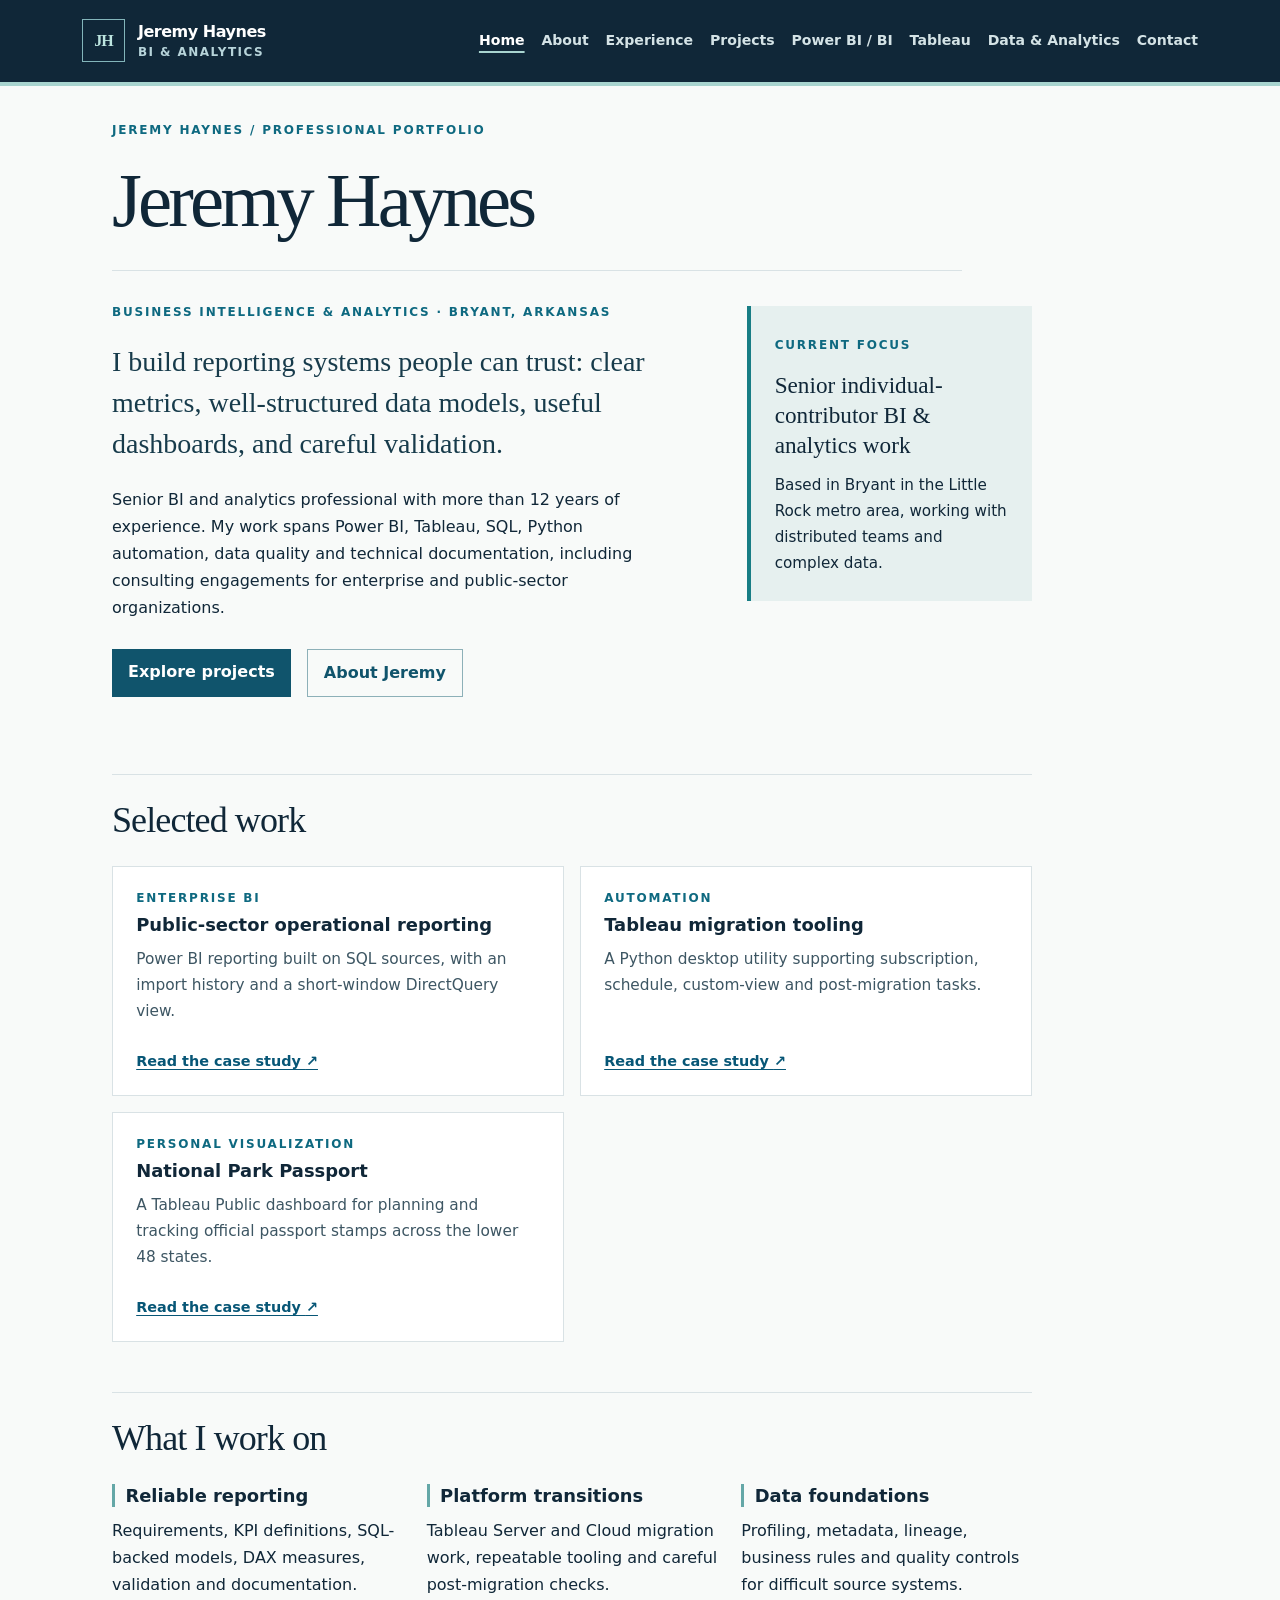
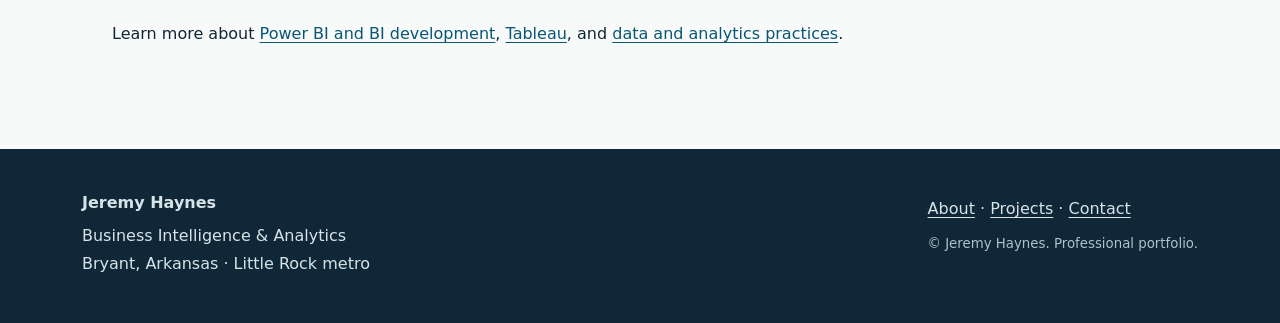
==== index.html @ a73002a8 "Add files via upload" ====
<!doctype html><html lang="en"><head><meta charset="utf-8"><meta name="viewport" content="width=device-width, initial-scale=1"><title>Jeremy Haynes | Business Intelligence &amp; Analytics | Bryant, Arkansas</title><meta name="description" content="Jeremy Haynes is a senior business intelligence and analytics professional in Bryant, Arkansas, with 12+ years of BI experience across Power BI, Tableau, SQL and Python."><link rel="canonical" href="https://jeremy-haynes-professional.deadgilder.chatgpt.site/"><meta property="og:type" content="website"><meta property="og:title" content="Jeremy Haynes | Business Intelligence &amp; Analytics | Bryant, Arkansas"><meta property="og:description" content="Jeremy Haynes is a senior business intelligence and analytics professional in Bryant, Arkansas, with 12+ years of BI experience across Power BI, Tableau, SQL and Python."><meta property="og:url" content="https://jeremy-haynes-professional.deadgilder.chatgpt.site/"><meta property="og:site_name" content="Jeremy Haynes"><meta name="twitter:card" content="summary"><meta name="twitter:title" content="Jeremy Haynes | Business Intelligence &amp; Analytics | Bryant, Arkansas"><meta name="twitter:description" content="Jeremy Haynes is a senior business intelligence and analytics professional in Bryant, Arkansas, with 12+ years of BI experience across Power BI, Tableau, SQL and Python."><meta name="theme-color" content="#102738"><link rel="icon" href="/favicon.svg" type="image/svg+xml"><link rel="stylesheet" href="/style.css"><script type="application/ld+json">{"@context": "https://schema.org", "@graph": [{"@type": "Person", "@id": "https://jeremy-haynes-professional.deadgilder.chatgpt.site/#jeremy-haynes", "name": "Jeremy Haynes", "url": "https://jeremy-haynes-professional.deadgilder.chatgpt.site/", "jobTitle": "Senior Business Intelligence and Analytics Professional", "description": "Senior business intelligence and analytics professional with more than 12 years of experience.", "homeLocation": {"@type": "Place", "name": "Bryant, Arkansas", "address": {"@type": "PostalAddress", "addressLocality": "Bryant", "addressRegion": "AR", "addressCountry": "US"}}, "knowsAbout": ["Power BI", "Tableau", "SQL", "Python", "DAX", "Data modeling", "Data visualization", "Data quality", "Analytics automation"], "hasCredential": [{"@type": "EducationalOccupationalCredential", "name": "Bachelor of Science in Computer Engineering Technology"}, {"@type": "EducationalOccupationalCredential", "name": "IBM Data Engineering Professional Certificate"}]}, {"@type": "WebSite", "@id": "https://jeremy-haynes-professional.deadgilder.chatgpt.site/#website", "name": "Jeremy Haynes | Business Intelligence & Analytics", "url": "https://jeremy-haynes-professional.deadgilder.chatgpt.site/", "publisher": {"@id": "https://jeremy-haynes-professional.deadgilder.chatgpt.site/#jeremy-haynes"}}, {"@type": "WebPage", "@id": "https://jeremy-haynes-professional.deadgilder.chatgpt.site/#webpage", "url": "https://jeremy-haynes-professional.deadgilder.chatgpt.site/", "name": "Jeremy Haynes | Business Intelligence & Analytics | Bryant, Arkansas", "isPartOf": {"@id": "https://jeremy-haynes-professional.deadgilder.chatgpt.site/#website"}, "about": {"@id": "https://jeremy-haynes-professional.deadgilder.chatgpt.site/#jeremy-haynes"}}]}</script></head><body><a class="skip-link" href="#main">Skip to content</a><header class="site-header"><div class="header-inner"><a class="brand" href="/" aria-label="Jeremy Haynes, home"><span class="brand-mark" aria-hidden="true">JH</span><span>Jeremy Haynes<small>BI &amp; Analytics</small></span></a><nav class="primary-nav" aria-label="Main navigation"><a href="/" aria-current="page">Home</a><a href="/about/">About</a><a href="/experience/">Experience</a><a href="/projects/">Projects</a><a href="/power-bi-business-intelligence/">Power BI / BI</a><a href="/tableau/">Tableau</a><a href="/data-analytics/">Data &amp; Analytics</a><a href="/contact/">Contact</a></nav></div></header><main id="main" class="container"><div class="page-heading"><p class="eyebrow">JEREMY HAYNES / PROFESSIONAL PORTFOLIO</p><h1>Jeremy Haynes</h1></div><div class="page-body"><div class="home-lead"><div><p class="eyebrow">Business Intelligence &amp; Analytics · Bryant, Arkansas</p><p class="intro">I build reporting systems people can trust: clear metrics, well-structured data models, useful dashboards, and careful validation.</p><p>Senior BI and analytics professional with more than 12 years of experience. My work spans Power BI, Tableau, SQL, Python automation, data quality and technical documentation, including consulting engagements for enterprise and public-sector organizations.</p><div class="actions"><a href="/projects/">Explore projects</a><a href="/about/">About Jeremy</a></div></div><aside class="focus-panel"><span class="eyebrow">CURRENT FOCUS</span><strong>Senior individual-contributor BI &amp; analytics work</strong><p>Based in Bryant in the Little Rock metro area, working with distributed teams and complex data.</p></aside></div><section class="content-section"><h2>Selected work</h2><div class="cards"><article class="card"><span class="eyebrow">Enterprise BI</span><h3><a href="/projects/public-sector-reporting/">Public-sector operational reporting</a></h3><p>Power BI reporting built on SQL sources, with an import history and a short-window DirectQuery view.</p><a class="text-link" href="/projects/public-sector-reporting/">Read the case study <span aria-hidden="true">↗</span></a></article><article class="card"><span class="eyebrow">Automation</span><h3><a href="/projects/tableau-migration-tool/">Tableau migration tooling</a></h3><p>A Python desktop utility supporting subscription, schedule, custom-view and post-migration tasks.</p><a class="text-link" href="/projects/tableau-migration-tool/">Read the case study <span aria-hidden="true">↗</span></a></article><article class="card"><span class="eyebrow">Personal visualization</span><h3><a href="/projects/national-park-passport/">National Park Passport</a></h3><p>A Tableau Public dashboard for planning and tracking official passport stamps across the lower 48 states.</p><a class="text-link" href="/projects/national-park-passport/">Read the case study <span aria-hidden="true">↗</span></a></article></div></section><section class="content-section"><h2>What I work on</h2><div class="capability-grid"><div><h3>Reliable reporting</h3><p>Requirements, KPI definitions, SQL-backed models, DAX measures, validation and documentation.</p></div><div><h3>Platform transitions</h3><p>Tableau Server and Cloud migration work, repeatable tooling and careful post-migration checks.</p></div><div><h3>Data foundations</h3><p>Profiling, metadata, lineage, business rules and quality controls for difficult source systems.</p></div></div></section><p>Learn more about <a href="/power-bi-business-intelligence/">Power BI and BI development</a>, <a href="/tableau/">Tableau</a>, and <a href="/data-analytics/">data and analytics practices</a>.</p></div></main><footer class="footer"><div class="footer-inner"><div><strong>Jeremy Haynes</strong><p>Business Intelligence &amp; Analytics<br>Bryant, Arkansas · Little Rock metro</p></div><div><p><a href="/about/">About</a> · <a href="/projects/">Projects</a> · <a href="/contact/">Contact</a></p><small>© Jeremy Haynes. Professional portfolio.</small></div></div></footer></body></html>
---- style.css ----
:root{color-scheme:light;--ink:#102738;--muted:#526776;--blue:#136382;--line:#d9e2e5;--paper:#f8faf9;--white:#fff;--accent:#a8d4cf}*{box-sizing:border-box}html{scroll-behavior:smooth}body{margin:0;background:var(--paper);color:var(--ink);font:1rem/1.7 system-ui,-apple-system,BlinkMacSystemFont,"Segoe UI",sans-serif}a{color:#075676;text-underline-offset:.2em}a:hover{color:#003e57}a:focus-visible{outline:3px solid #e49b37;outline-offset:4px;border-radius:2px}.skip-link{position:absolute;top:-100px;left:1rem;background:#fff;padding:.6rem 1rem;z-index:10}.skip-link:focus{top:1rem}.site-header{background:#102738;color:#fff;border-bottom:4px solid var(--accent)}.header-inner,.footer-inner{max-width:1180px;margin:auto;padding:1.2rem clamp(1rem,4vw,2rem);display:flex;justify-content:space-between;gap:2rem;align-items:center}.brand{display:flex;align-items:center;gap:.8rem;color:#fff;text-decoration:none;font-weight:720;letter-spacing:-.03em;line-height:1.2;white-space:nowrap}.brand:hover{color:#fff}.brand small{display:block;margin-top:.25rem;color:#b7d4da;font-size:.75rem;font-weight:550;letter-spacing:.12em;text-transform:uppercase}.brand-mark{width:2.7rem;height:2.7rem;display:grid;place-items:center;border:1px solid #83b5ba;color:#bde5df;font:600 1rem Georgia,serif;letter-spacing:-.05em}.primary-nav{display:flex;flex-wrap:wrap;justify-content:flex-end;gap:.2rem 1.05rem}.primary-nav a{color:#d4e3e6;text-decoration:none;font-size:.88rem;font-weight:600;white-space:nowrap;padding:.2rem 0}.primary-nav a:hover,.primary-nav a[aria-current]{color:#fff;text-decoration:underline;text-decoration-color:var(--accent);text-decoration-thickness:2px;text-underline-offset:.45em}.container{max-width:1120px;margin:0 auto;padding:2.2rem clamp(1rem,4vw,2rem) 5rem}.breadcrumbs{display:flex;gap:.6rem;flex-wrap:wrap;color:var(--muted);font-size:.9rem;margin-bottom:2.2rem}.breadcrumbs a{color:var(--muted)}.page-heading{max-width:850px;border-bottom:1px solid var(--line);padding-bottom:1.5rem;margin:0 0 2rem}.eyebrow{font-size:.75rem!important;letter-spacing:.15em;text-transform:uppercase;font-weight:750;color:#0e6980;line-height:1.5}.page-heading h1{font:normal clamp(2.7rem,6vw,5.6rem)/1.06 Georgia,"Times New Roman",serif;letter-spacing:-.05em;margin:.55rem 0 .25rem;text-wrap:balance}.page-body{max-width:920px}.page-body>p,.content-section>p{max-width:760px}p{margin:0 0 1.35rem}.intro{font:normal clamp(1.35rem,2.4vw,1.75rem)/1.45 Georgia,serif;color:#173b4b}.home-lead{display:grid;grid-template-columns:minmax(0,1.8fr) minmax(240px,.9fr);gap:clamp(2rem,5vw,4rem);align-items:start}.focus-panel{background:#e6f0ef;border-left:4px solid #187d85;padding:1.5rem;margin-top:.2rem}.focus-panel strong{display:block;font:normal 1.45rem/1.3 Georgia,serif;margin:.8rem 0}.focus-panel p{font-size:.95rem;margin:0}.actions{display:flex;gap:1rem;flex-wrap:wrap;margin:1.7rem 0}.actions a{background:#10546c;color:#fff;padding:.6rem 1rem;text-decoration:none;font-weight:650}.actions a+a{background:transparent;color:#10546c;border:1px solid #8db0b8}.content-section{border-top:1px solid var(--line);margin:3.1rem 0 0;padding-top:1.5rem}.content-section h2{font:normal clamp(1.7rem,3vw,2.25rem)/1.2 Georgia,serif;letter-spacing:-.025em;margin:0 0 1.1rem}.content-section h3{font-size:1.12rem;line-height:1.3;margin:.4rem 0 .6rem}.cards{display:grid;grid-template-columns:repeat(2,minmax(0,1fr));gap:1rem;margin-top:1.5rem}.card{background:#fff;border:1px solid var(--line);padding:1.35rem 1.45rem;display:flex;flex-direction:column;min-height:230px}.card h3 a{color:var(--ink);text-decoration:none}.card h3 a:hover{text-decoration:underline}.card p{color:#3d5663;font-size:.96rem}.card .text-link{margin-top:auto;font-weight:650;font-size:.9rem}.capability-grid{display:grid;grid-template-columns:repeat(3,minmax(0,1fr));gap:1.5rem}.capability-grid h3{border-left:3px solid #64a7a7;padding-left:.65rem}.visual-placeholder{margin:2rem 0;min-height:250px;background:repeating-linear-gradient(0deg,#e6eeee,#e6eeee 1px,#f4f8f7 1px,#f4f8f7 35px);border:1px solid #c7d9d9;display:flex;flex-direction:column;justify-content:center;align-items:center;text-align:center;padding:2rem;color:#305465}.visual-placeholder span{font-size:.7rem;font-weight:750;letter-spacing:.2em}.visual-placeholder strong{font:normal 1.6rem Georgia,serif;margin:.5rem 0}.visual-placeholder small{font-size:.8rem}.external-links{display:flex;flex-wrap:wrap;gap:.8rem}.external-links a{padding:.65rem 1rem;background:#e6f0ef}.quiet{color:var(--muted);font-style:italic}.footer{background:#102738;color:#d6e4e7}.footer-inner{align-items:start;padding-top:2.5rem;padding-bottom:2.5rem}.footer a{color:#d6e4e7}.footer p{margin:.4rem 0}.footer small{color:#abc3c8}.sr-only{position:absolute;width:1px;height:1px;padding:0;margin:-1px;overflow:hidden;clip:rect(0,0,0,0);white-space:nowrap;border:0}@media(max-width:850px){.header-inner{display:block}.primary-nav{justify-content:flex-start;margin-top:1.3rem;gap:.5rem 1rem}.home-lead{grid-template-columns:1fr}.focus-panel{max-width:600px}.capability-grid{grid-template-columns:1fr 1fr}}@media(max-width:600px){.container{padding-top:1.4rem;padding-bottom:3.5rem}.breadcrumbs{margin-bottom:1.5rem}.cards,.capability-grid{grid-template-columns:1fr}.card{min-height:0}.footer-inner{display:block}.primary-nav{gap:.4rem .9rem}.primary-nav a{font-size:.84rem}.page-heading h1{font-size:clamp(2.55rem,11vw,4rem)}}@media(prefers-reduced-motion:reduce){html{scroll-behavior:auto}}
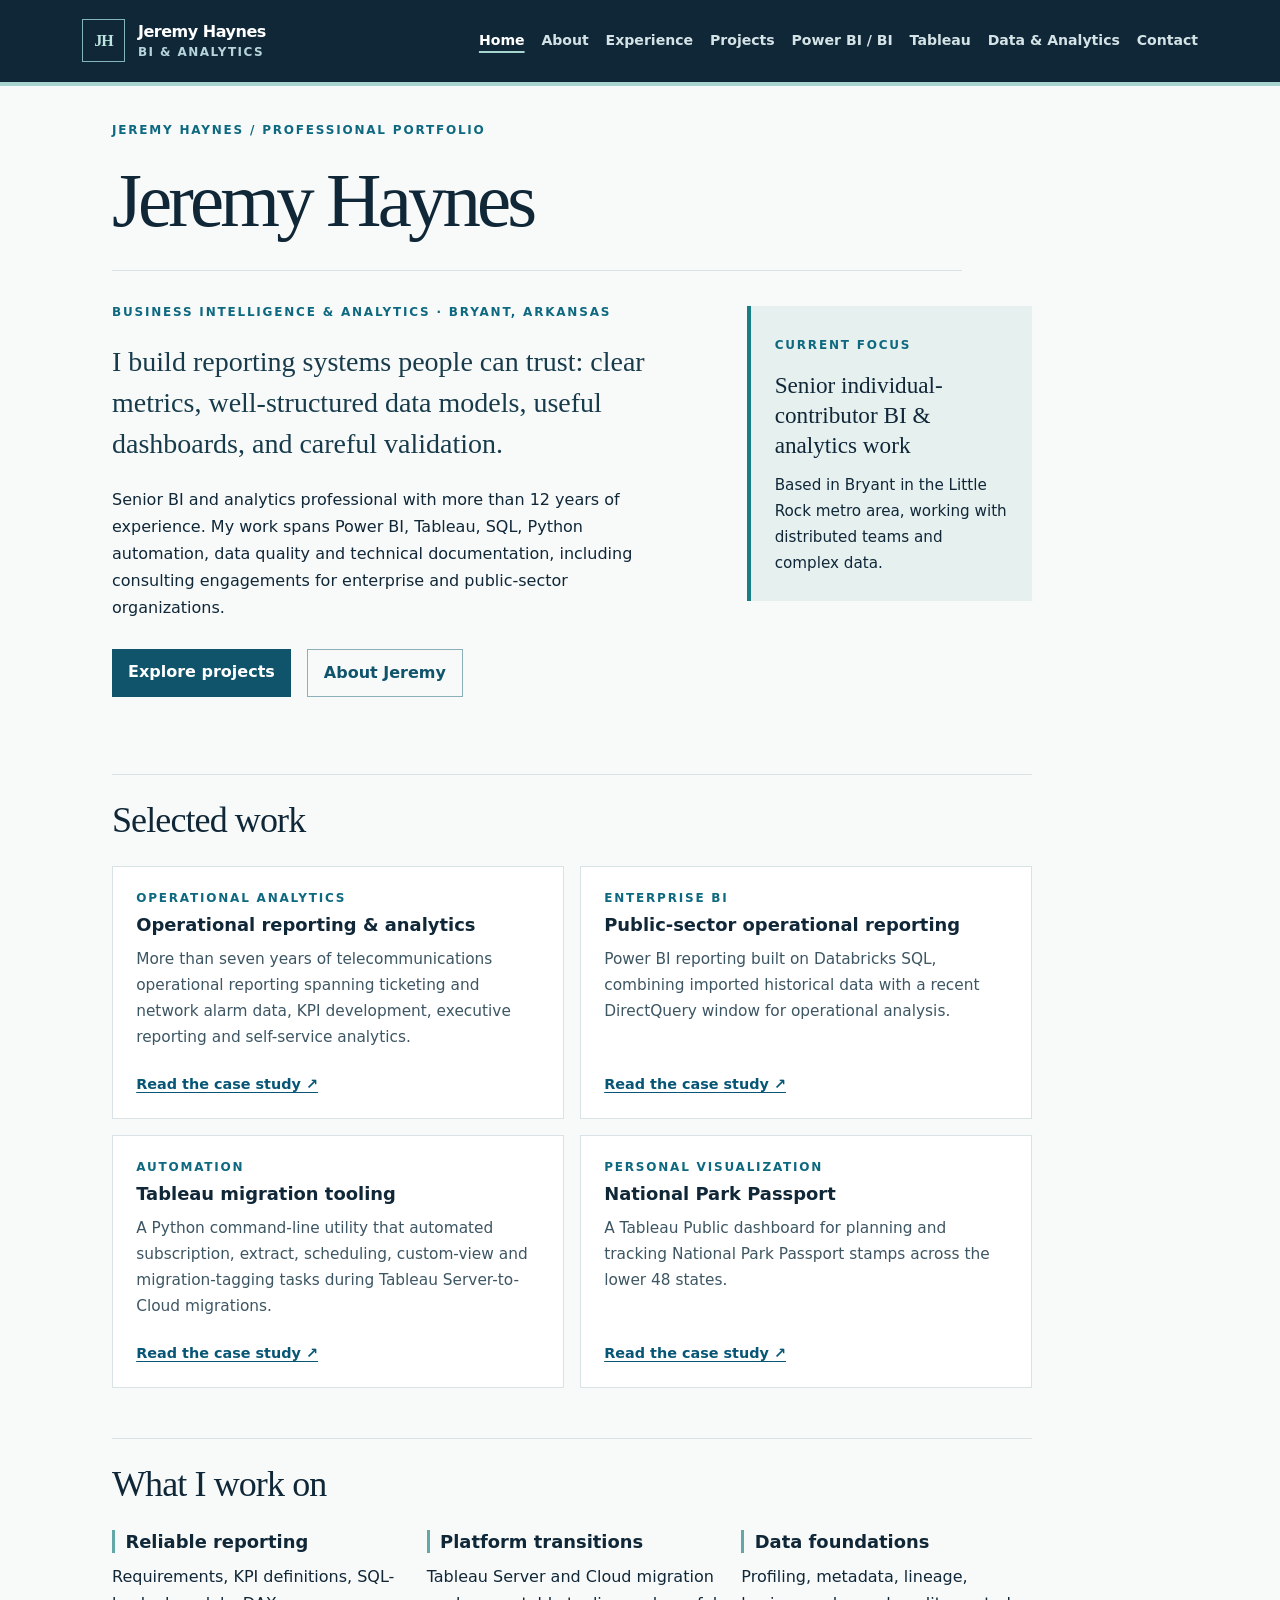
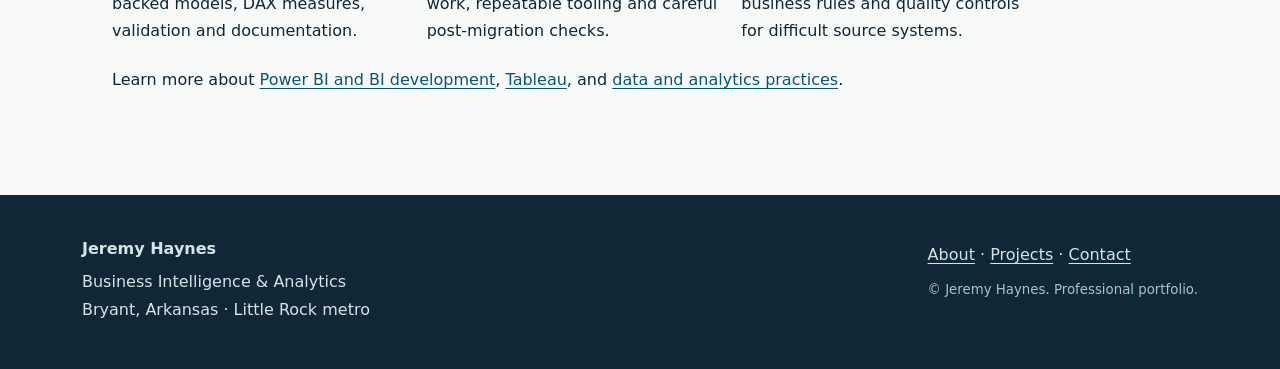
==== commit 43f8b934: "fixed main page cards" ====
--- a/index.html
+++ b/index.html
@@ -1 +1,170 @@
-<!doctype html><html lang="en"><head><meta charset="utf-8"><meta name="viewport" content="width=device-width, initial-scale=1"><title>Jeremy Haynes | Business Intelligence &amp; Analytics | Bryant, Arkansas</title><meta name="description" content="Jeremy Haynes is a senior business intelligence and analytics professional in Bryant, Arkansas, with 12+ years of BI experience across Power BI, Tableau, SQL and Python."><link rel="canonical" href="https://jeremy-haynes-professional.deadgilder.chatgpt.site/"><meta property="og:type" content="website"><meta property="og:title" content="Jeremy Haynes | Business Intelligence &amp; Analytics | Bryant, Arkansas"><meta property="og:description" content="Jeremy Haynes is a senior business intelligence and analytics professional in Bryant, Arkansas, with 12+ years of BI experience across Power BI, Tableau, SQL and Python."><meta property="og:url" content="https://jeremy-haynes-professional.deadgilder.chatgpt.site/"><meta property="og:site_name" content="Jeremy Haynes"><meta name="twitter:card" content="summary"><meta name="twitter:title" content="Jeremy Haynes | Business Intelligence &amp; Analytics | Bryant, Arkansas"><meta name="twitter:description" content="Jeremy Haynes is a senior business intelligence and analytics professional in Bryant, Arkansas, with 12+ years of BI experience across Power BI, Tableau, SQL and Python."><meta name="theme-color" content="#102738"><link rel="icon" href="/favicon.svg" type="image/svg+xml"><link rel="stylesheet" href="/style.css"><script type="application/ld+json">{"@context": "https://schema.org", "@graph": [{"@type": "Person", "@id": "https://jeremy-haynes-professional.deadgilder.chatgpt.site/#jeremy-haynes", "name": "Jeremy Haynes", "url": "https://jeremy-haynes-professional.deadgilder.chatgpt.site/", "jobTitle": "Senior Business Intelligence and Analytics Professional", "description": "Senior business intelligence and analytics professional with more than 12 years of experience.", "homeLocation": {"@type": "Place", "name": "Bryant, Arkansas", "address": {"@type": "PostalAddress", "addressLocality": "Bryant", "addressRegion": "AR", "addressCountry": "US"}}, "knowsAbout": ["Power BI", "Tableau", "SQL", "Python", "DAX", "Data modeling", "Data visualization", "Data quality", "Analytics automation"], "hasCredential": [{"@type": "EducationalOccupationalCredential", "name": "Bachelor of Science in Computer Engineering Technology"}, {"@type": "EducationalOccupationalCredential", "name": "IBM Data Engineering Professional Certificate"}]}, {"@type": "WebSite", "@id": "https://jeremy-haynes-professional.deadgilder.chatgpt.site/#website", "name": "Jeremy Haynes | Business Intelligence & Analytics", "url": "https://jeremy-haynes-professional.deadgilder.chatgpt.site/", "publisher": {"@id": "https://jeremy-haynes-professional.deadgilder.chatgpt.site/#jeremy-haynes"}}, {"@type": "WebPage", "@id": "https://jeremy-haynes-professional.deadgilder.chatgpt.site/#webpage", "url": "https://jeremy-haynes-professional.deadgilder.chatgpt.site/", "name": "Jeremy Haynes | Business Intelligence & Analytics | Bryant, Arkansas", "isPartOf": {"@id": "https://jeremy-haynes-professional.deadgilder.chatgpt.site/#website"}, "about": {"@id": "https://jeremy-haynes-professional.deadgilder.chatgpt.site/#jeremy-haynes"}}]}</script></head><body><a class="skip-link" href="#main">Skip to content</a><header class="site-header"><div class="header-inner"><a class="brand" href="/" aria-label="Jeremy Haynes, home"><span class="brand-mark" aria-hidden="true">JH</span><span>Jeremy Haynes<small>BI &amp; Analytics</small></span></a><nav class="primary-nav" aria-label="Main navigation"><a href="/" aria-current="page">Home</a><a href="/about/">About</a><a href="/experience/">Experience</a><a href="/projects/">Projects</a><a href="/power-bi-business-intelligence/">Power BI / BI</a><a href="/tableau/">Tableau</a><a href="/data-analytics/">Data &amp; Analytics</a><a href="/contact/">Contact</a></nav></div></header><main id="main" class="container"><div class="page-heading"><p class="eyebrow">JEREMY HAYNES / PROFESSIONAL PORTFOLIO</p><h1>Jeremy Haynes</h1></div><div class="page-body"><div class="home-lead"><div><p class="eyebrow">Business Intelligence &amp; Analytics · Bryant, Arkansas</p><p class="intro">I build reporting systems people can trust: clear metrics, well-structured data models, useful dashboards, and careful validation.</p><p>Senior BI and analytics professional with more than 12 years of experience. My work spans Power BI, Tableau, SQL, Python automation, data quality and technical documentation, including consulting engagements for enterprise and public-sector organizations.</p><div class="actions"><a href="/projects/">Explore projects</a><a href="/about/">About Jeremy</a></div></div><aside class="focus-panel"><span class="eyebrow">CURRENT FOCUS</span><strong>Senior individual-contributor BI &amp; analytics work</strong><p>Based in Bryant in the Little Rock metro area, working with distributed teams and complex data.</p></aside></div><section class="content-section"><h2>Selected work</h2><div class="cards"><article class="card"><span class="eyebrow">Enterprise BI</span><h3><a href="/projects/public-sector-reporting/">Public-sector operational reporting</a></h3><p>Power BI reporting built on SQL sources, with an import history and a short-window DirectQuery view.</p><a class="text-link" href="/projects/public-sector-reporting/">Read the case study <span aria-hidden="true">↗</span></a></article><article class="card"><span class="eyebrow">Automation</span><h3><a href="/projects/tableau-migration-tool/">Tableau migration tooling</a></h3><p>A Python desktop utility supporting subscription, schedule, custom-view and post-migration tasks.</p><a class="text-link" href="/projects/tableau-migration-tool/">Read the case study <span aria-hidden="true">↗</span></a></article><article class="card"><span class="eyebrow">Personal visualization</span><h3><a href="/projects/national-park-passport/">National Park Passport</a></h3><p>A Tableau Public dashboard for planning and tracking official passport stamps across the lower 48 states.</p><a class="text-link" href="/projects/national-park-passport/">Read the case study <span aria-hidden="true">↗</span></a></article></div></section><section class="content-section"><h2>What I work on</h2><div class="capability-grid"><div><h3>Reliable reporting</h3><p>Requirements, KPI definitions, SQL-backed models, DAX measures, validation and documentation.</p></div><div><h3>Platform transitions</h3><p>Tableau Server and Cloud migration work, repeatable tooling and careful post-migration checks.</p></div><div><h3>Data foundations</h3><p>Profiling, metadata, lineage, business rules and quality controls for difficult source systems.</p></div></div></section><p>Learn more about <a href="/power-bi-business-intelligence/">Power BI and BI development</a>, <a href="/tableau/">Tableau</a>, and <a href="/data-analytics/">data and analytics practices</a>.</p></div></main><footer class="footer"><div class="footer-inner"><div><strong>Jeremy Haynes</strong><p>Business Intelligence &amp; Analytics<br>Bryant, Arkansas · Little Rock metro</p></div><div><p><a href="/about/">About</a> · <a href="/projects/">Projects</a> · <a href="/contact/">Contact</a></p><small>© Jeremy Haynes. Professional portfolio.</small></div></div></footer></body></html>+<!doctype html>
+<html lang="en">
+
+<head>
+    <meta charset="utf-8">
+    <meta name="viewport" content="width=device-width, initial-scale=1">
+    <title>Jeremy Haynes | Business Intelligence &amp; Analytics | Bryant, Arkansas</title>
+    <meta name="description"
+        content="Jeremy Haynes is a senior business intelligence and analytics professional in Bryant, Arkansas, with 12+ years of BI experience across Power BI, Tableau, SQL and Python.">
+    <link rel="canonical" href="https://jeremy-haynes-professional.deadgilder.chatgpt.site/">
+    <meta property="og:type" content="website">
+    <meta property="og:title" content="Jeremy Haynes | Business Intelligence &amp; Analytics | Bryant, Arkansas">
+    <meta property="og:description"
+        content="Jeremy Haynes is a senior business intelligence and analytics professional in Bryant, Arkansas, with 12+ years of BI experience across Power BI, Tableau, SQL and Python.">
+    <meta property="og:url" content="https://jeremy-haynes-professional.deadgilder.chatgpt.site/">
+    <meta property="og:site_name" content="Jeremy Haynes">
+    <meta name="twitter:card" content="summary">
+    <meta name="twitter:title" content="Jeremy Haynes | Business Intelligence &amp; Analytics | Bryant, Arkansas">
+    <meta name="twitter:description"
+        content="Jeremy Haynes is a senior business intelligence and analytics professional in Bryant, Arkansas, with 12+ years of BI experience across Power BI, Tableau, SQL and Python.">
+    <meta name="theme-color" content="#102738">
+    <link rel="icon" href="/favicon.svg" type="image/svg+xml">
+    <link rel="stylesheet" href="/style.css">
+    <script
+        type="application/ld+json">{"@context": "https://schema.org", "@graph": [{"@type": "Person", "@id": "https://jeremy-haynes-professional.deadgilder.chatgpt.site/#jeremy-haynes", "name": "Jeremy Haynes", "url": "https://jeremy-haynes-professional.deadgilder.chatgpt.site/", "jobTitle": "Senior Business Intelligence and Analytics Professional", "description": "Senior business intelligence and analytics professional with more than 12 years of experience.", "homeLocation": {"@type": "Place", "name": "Bryant, Arkansas", "address": {"@type": "PostalAddress", "addressLocality": "Bryant", "addressRegion": "AR", "addressCountry": "US"}}, "knowsAbout": ["Power BI", "Tableau", "SQL", "Python", "DAX", "Data modeling", "Data visualization", "Data quality", "Analytics automation"], "hasCredential": [{"@type": "EducationalOccupationalCredential", "name": "Bachelor of Science in Computer Engineering Technology"}, {"@type": "EducationalOccupationalCredential", "name": "IBM Data Engineering Professional Certificate"}]}, {"@type": "WebSite", "@id": "https://jeremy-haynes-professional.deadgilder.chatgpt.site/#website", "name": "Jeremy Haynes | Business Intelligence & Analytics", "url": "https://jeremy-haynes-professional.deadgilder.chatgpt.site/", "publisher": {"@id": "https://jeremy-haynes-professional.deadgilder.chatgpt.site/#jeremy-haynes"}}, {"@type": "WebPage", "@id": "https://jeremy-haynes-professional.deadgilder.chatgpt.site/#webpage", "url": "https://jeremy-haynes-professional.deadgilder.chatgpt.site/", "name": "Jeremy Haynes | Business Intelligence & Analytics | Bryant, Arkansas", "isPartOf": {"@id": "https://jeremy-haynes-professional.deadgilder.chatgpt.site/#website"}, "about": {"@id": "https://jeremy-haynes-professional.deadgilder.chatgpt.site/#jeremy-haynes"}}]}</script>
+</head>
+
+<body><a class="skip-link" href="#main">Skip to content</a>
+    <header class="site-header">
+        <div class="header-inner"><a class="brand" href="/" aria-label="Jeremy Haynes, home"><span class="brand-mark"
+                    aria-hidden="true">JH</span><span>Jeremy Haynes<small>BI &amp; Analytics</small></span></a>
+            <nav class="primary-nav" aria-label="Main navigation"><a href="/" aria-current="page">Home</a><a
+                    href="/about/">About</a><a href="/experience/">Experience</a><a href="/projects/">Projects</a><a
+                    href="/power-bi-business-intelligence/">Power BI / BI</a><a href="/tableau/">Tableau</a><a
+                    href="/data-analytics/">Data &amp; Analytics</a><a href="/contact/">Contact</a></nav>
+        </div>
+    </header>
+    <main id="main" class="container">
+        <div class="page-heading">
+            <p class="eyebrow">JEREMY HAYNES / PROFESSIONAL PORTFOLIO</p>
+            <h1>Jeremy Haynes</h1>
+        </div>
+        <div class="page-body">
+            <div class="home-lead">
+                <div>
+                    <p class="eyebrow">Business Intelligence &amp; Analytics · Bryant, Arkansas</p>
+                    <p class="intro">I build reporting systems people can trust: clear metrics, well-structured data
+                        models, useful dashboards, and careful validation.</p>
+                    <p>Senior BI and analytics professional with more than 12 years of experience. My work spans Power
+                        BI, Tableau, SQL, Python automation, data quality and technical documentation, including
+                        consulting engagements for enterprise and public-sector organizations.</p>
+                    <div class="actions"><a href="/projects/">Explore projects</a><a href="/about/">About Jeremy</a>
+                    </div>
+                </div>
+                <aside class="focus-panel"><span class="eyebrow">CURRENT FOCUS</span><strong>Senior
+                        individual-contributor BI &amp; analytics work</strong>
+                    <p>Based in Bryant in the Little Rock metro area, working with distributed teams and complex data.
+                    </p>
+                </aside>
+            </div>
+            <section class="content-section">
+                <h2>Selected work</h2>
+                <div class="cards">
+
+                    <article class="card">
+                        <span class="eyebrow">Operational Analytics</span>
+                        <h3>
+                            <a href="/projects/legacy-data-modernization/">
+                                Operational reporting &amp; analytics
+                            </a>
+                        </h3>
+                        <p>
+                            More than seven years of telecommunications operational reporting
+                            spanning ticketing and network alarm data, KPI development,
+                            executive reporting and self-service analytics.
+                        </p>
+                        <a class="text-link" href="/projects/legacy-data-modernization/">
+                            Read the case study <span aria-hidden="true">↗</span>
+                        </a>
+                    </article>
+
+                    <article class="card">
+                        <span class="eyebrow">Enterprise BI</span>
+                        <h3>
+                            <a href="/projects/public-sector-reporting/">
+                                Public-sector operational reporting
+                            </a>
+                        </h3>
+                        <p>
+                            Power BI reporting built on Databricks SQL, combining imported
+                            historical data with a recent DirectQuery window for operational analysis.
+                        </p>
+                        <a class="text-link" href="/projects/public-sector-reporting/">
+                            Read the case study <span aria-hidden="true">↗</span>
+                        </a>
+                    </article>
+
+                    <article class="card">
+                        <span class="eyebrow">Automation</span>
+                        <h3>
+                            <a href="/projects/tableau-migration-tool/">
+                                Tableau migration tooling
+                            </a>
+                        </h3>
+                        <p>
+                            A Python command-line utility that automated subscription, extract,
+                            scheduling, custom-view and migration-tagging tasks during
+                            Tableau Server-to-Cloud migrations.
+                        </p>
+                        <a class="text-link" href="/projects/tableau-migration-tool/">
+                            Read the case study <span aria-hidden="true">↗</span>
+                        </a>
+                    </article>
+
+                    <article class="card">
+                        <span class="eyebrow">Personal Visualization</span>
+                        <h3>
+                            <a href="/projects/national-park-passport/">
+                                National Park Passport
+                            </a>
+                        </h3>
+                        <p>
+                            A Tableau Public dashboard for planning and tracking National Park
+                            Passport stamps across the lower 48 states.
+                        </p>
+                        <a class="text-link" href="/projects/national-park-passport/">
+                            Read the case study <span aria-hidden="true">↗</span>
+                        </a>
+                    </article>
+
+                </div>
+            </section>
+            <section class="content-section">
+                <h2>What I work on</h2>
+                <div class="capability-grid">
+                    <div>
+                        <h3>Reliable reporting</h3>
+                        <p>Requirements, KPI definitions, SQL-backed models, DAX measures, validation and documentation.
+                        </p>
+                    </div>
+                    <div>
+                        <h3>Platform transitions</h3>
+                        <p>Tableau Server and Cloud migration work, repeatable tooling and careful post-migration
+                            checks.</p>
+                    </div>
+                    <div>
+                        <h3>Data foundations</h3>
+                        <p>Profiling, metadata, lineage, business rules and quality controls for difficult source
+                            systems.</p>
+                    </div>
+                </div>
+            </section>
+            <p>Learn more about <a href="/power-bi-business-intelligence/">Power BI and BI development</a>, <a
+                    href="/tableau/">Tableau</a>, and <a href="/data-analytics/">data and analytics practices</a>.</p>
+        </div>
+    </main>
+    <footer class="footer">
+        <div class="footer-inner">
+            <div><strong>Jeremy Haynes</strong>
+                <p>Business Intelligence &amp; Analytics<br>Bryant, Arkansas · Little Rock metro</p>
+            </div>
+            <div>
+                <p><a href="/about/">About</a> · <a href="/projects/">Projects</a> · <a href="/contact/">Contact</a></p>
+                <small>© Jeremy Haynes. Professional portfolio.</small>
+            </div>
+        </div>
+    </footer>
+</body>
+
+</html>
--- a/style.css
+++ b/style.css
@@ -1 +1,458 @@
-:root{color-scheme:light;--ink:#102738;--muted:#526776;--blue:#136382;--line:#d9e2e5;--paper:#f8faf9;--white:#fff;--accent:#a8d4cf}*{box-sizing:border-box}html{scroll-behavior:smooth}body{margin:0;background:var(--paper);color:var(--ink);font:1rem/1.7 system-ui,-apple-system,BlinkMacSystemFont,"Segoe UI",sans-serif}a{color:#075676;text-underline-offset:.2em}a:hover{color:#003e57}a:focus-visible{outline:3px solid #e49b37;outline-offset:4px;border-radius:2px}.skip-link{position:absolute;top:-100px;left:1rem;background:#fff;padding:.6rem 1rem;z-index:10}.skip-link:focus{top:1rem}.site-header{background:#102738;color:#fff;border-bottom:4px solid var(--accent)}.header-inner,.footer-inner{max-width:1180px;margin:auto;padding:1.2rem clamp(1rem,4vw,2rem);display:flex;justify-content:space-between;gap:2rem;align-items:center}.brand{display:flex;align-items:center;gap:.8rem;color:#fff;text-decoration:none;font-weight:720;letter-spacing:-.03em;line-height:1.2;white-space:nowrap}.brand:hover{color:#fff}.brand small{display:block;margin-top:.25rem;color:#b7d4da;font-size:.75rem;font-weight:550;letter-spacing:.12em;text-transform:uppercase}.brand-mark{width:2.7rem;height:2.7rem;display:grid;place-items:center;border:1px solid #83b5ba;color:#bde5df;font:600 1rem Georgia,serif;letter-spacing:-.05em}.primary-nav{display:flex;flex-wrap:wrap;justify-content:flex-end;gap:.2rem 1.05rem}.primary-nav a{color:#d4e3e6;text-decoration:none;font-size:.88rem;font-weight:600;white-space:nowrap;padding:.2rem 0}.primary-nav a:hover,.primary-nav a[aria-current]{color:#fff;text-decoration:underline;text-decoration-color:var(--accent);text-decoration-thickness:2px;text-underline-offset:.45em}.container{max-width:1120px;margin:0 auto;padding:2.2rem clamp(1rem,4vw,2rem) 5rem}.breadcrumbs{display:flex;gap:.6rem;flex-wrap:wrap;color:var(--muted);font-size:.9rem;margin-bottom:2.2rem}.breadcrumbs a{color:var(--muted)}.page-heading{max-width:850px;border-bottom:1px solid var(--line);padding-bottom:1.5rem;margin:0 0 2rem}.eyebrow{font-size:.75rem!important;letter-spacing:.15em;text-transform:uppercase;font-weight:750;color:#0e6980;line-height:1.5}.page-heading h1{font:normal clamp(2.7rem,6vw,5.6rem)/1.06 Georgia,"Times New Roman",serif;letter-spacing:-.05em;margin:.55rem 0 .25rem;text-wrap:balance}.page-body{max-width:920px}.page-body>p,.content-section>p{max-width:760px}p{margin:0 0 1.35rem}.intro{font:normal clamp(1.35rem,2.4vw,1.75rem)/1.45 Georgia,serif;color:#173b4b}.home-lead{display:grid;grid-template-columns:minmax(0,1.8fr) minmax(240px,.9fr);gap:clamp(2rem,5vw,4rem);align-items:start}.focus-panel{background:#e6f0ef;border-left:4px solid #187d85;padding:1.5rem;margin-top:.2rem}.focus-panel strong{display:block;font:normal 1.45rem/1.3 Georgia,serif;margin:.8rem 0}.focus-panel p{font-size:.95rem;margin:0}.actions{display:flex;gap:1rem;flex-wrap:wrap;margin:1.7rem 0}.actions a{background:#10546c;color:#fff;padding:.6rem 1rem;text-decoration:none;font-weight:650}.actions a+a{background:transparent;color:#10546c;border:1px solid #8db0b8}.content-section{border-top:1px solid var(--line);margin:3.1rem 0 0;padding-top:1.5rem}.content-section h2{font:normal clamp(1.7rem,3vw,2.25rem)/1.2 Georgia,serif;letter-spacing:-.025em;margin:0 0 1.1rem}.content-section h3{font-size:1.12rem;line-height:1.3;margin:.4rem 0 .6rem}.cards{display:grid;grid-template-columns:repeat(2,minmax(0,1fr));gap:1rem;margin-top:1.5rem}.card{background:#fff;border:1px solid var(--line);padding:1.35rem 1.45rem;display:flex;flex-direction:column;min-height:230px}.card h3 a{color:var(--ink);text-decoration:none}.card h3 a:hover{text-decoration:underline}.card p{color:#3d5663;font-size:.96rem}.card .text-link{margin-top:auto;font-weight:650;font-size:.9rem}.capability-grid{display:grid;grid-template-columns:repeat(3,minmax(0,1fr));gap:1.5rem}.capability-grid h3{border-left:3px solid #64a7a7;padding-left:.65rem}.visual-placeholder{margin:2rem 0;min-height:250px;background:repeating-linear-gradient(0deg,#e6eeee,#e6eeee 1px,#f4f8f7 1px,#f4f8f7 35px);border:1px solid #c7d9d9;display:flex;flex-direction:column;justify-content:center;align-items:center;text-align:center;padding:2rem;color:#305465}.visual-placeholder span{font-size:.7rem;font-weight:750;letter-spacing:.2em}.visual-placeholder strong{font:normal 1.6rem Georgia,serif;margin:.5rem 0}.visual-placeholder small{font-size:.8rem}.external-links{display:flex;flex-wrap:wrap;gap:.8rem}.external-links a{padding:.65rem 1rem;background:#e6f0ef}.quiet{color:var(--muted);font-style:italic}.footer{background:#102738;color:#d6e4e7}.footer-inner{align-items:start;padding-top:2.5rem;padding-bottom:2.5rem}.footer a{color:#d6e4e7}.footer p{margin:.4rem 0}.footer small{color:#abc3c8}.sr-only{position:absolute;width:1px;height:1px;padding:0;margin:-1px;overflow:hidden;clip:rect(0,0,0,0);white-space:nowrap;border:0}@media(max-width:850px){.header-inner{display:block}.primary-nav{justify-content:flex-start;margin-top:1.3rem;gap:.5rem 1rem}.home-lead{grid-template-columns:1fr}.focus-panel{max-width:600px}.capability-grid{grid-template-columns:1fr 1fr}}@media(max-width:600px){.container{padding-top:1.4rem;padding-bottom:3.5rem}.breadcrumbs{margin-bottom:1.5rem}.cards,.capability-grid{grid-template-columns:1fr}.card{min-height:0}.footer-inner{display:block}.primary-nav{gap:.4rem .9rem}.primary-nav a{font-size:.84rem}.page-heading h1{font-size:clamp(2.55rem,11vw,4rem)}}@media(prefers-reduced-motion:reduce){html{scroll-behavior:auto}}
+:root {
+    color-scheme: light;
+    --ink: #102738;
+    --muted: #526776;
+    --blue: #136382;
+    --line: #d9e2e5;
+    --paper: #f8faf9;
+    --white: #fff;
+    --accent: #a8d4cf
+}
+
+* {
+    box-sizing: border-box
+}
+
+html {
+    scroll-behavior: smooth
+}
+
+body {
+    margin: 0;
+    background: var(--paper);
+    color: var(--ink);
+    font: 1rem/1.7 system-ui, -apple-system, BlinkMacSystemFont, "Segoe UI", sans-serif
+}
+
+a {
+    color: #075676;
+    text-underline-offset: .2em
+}
+
+a:hover {
+    color: #003e57
+}
+
+a:focus-visible {
+    outline: 3px solid #e49b37;
+    outline-offset: 4px;
+    border-radius: 2px
+}
+
+.skip-link {
+    position: absolute;
+    top: -100px;
+    left: 1rem;
+    background: #fff;
+    padding: .6rem 1rem;
+    z-index: 10
+}
+
+.skip-link:focus {
+    top: 1rem
+}
+
+.site-header {
+    background: #102738;
+    color: #fff;
+    border-bottom: 4px solid var(--accent)
+}
+
+.header-inner,
+.footer-inner {
+    max-width: 1180px;
+    margin: auto;
+    padding: 1.2rem clamp(1rem, 4vw, 2rem);
+    display: flex;
+    justify-content: space-between;
+    gap: 2rem;
+    align-items: center
+}
+
+.brand {
+    display: flex;
+    align-items: center;
+    gap: .8rem;
+    color: #fff;
+    text-decoration: none;
+    font-weight: 720;
+    letter-spacing: -.03em;
+    line-height: 1.2;
+    white-space: nowrap
+}
+
+.brand:hover {
+    color: #fff
+}
+
+.brand small {
+    display: block;
+    margin-top: .25rem;
+    color: #b7d4da;
+    font-size: .75rem;
+    font-weight: 550;
+    letter-spacing: .12em;
+    text-transform: uppercase
+}
+
+.brand-mark {
+    width: 2.7rem;
+    height: 2.7rem;
+    display: grid;
+    place-items: center;
+    border: 1px solid #83b5ba;
+    color: #bde5df;
+    font: 600 1rem Georgia, serif;
+    letter-spacing: -.05em
+}
+
+.primary-nav {
+    display: flex;
+    flex-wrap: wrap;
+    justify-content: flex-end;
+    gap: .2rem 1.05rem
+}
+
+.primary-nav a {
+    color: #d4e3e6;
+    text-decoration: none;
+    font-size: .88rem;
+    font-weight: 600;
+    white-space: nowrap;
+    padding: .2rem 0
+}
+
+.primary-nav a:hover,
+.primary-nav a[aria-current] {
+    color: #fff;
+    text-decoration: underline;
+    text-decoration-color: var(--accent);
+    text-decoration-thickness: 2px;
+    text-underline-offset: .45em
+}
+
+.container {
+    max-width: 1120px;
+    margin: 0 auto;
+    padding: 2.2rem clamp(1rem, 4vw, 2rem) 5rem
+}
+
+.breadcrumbs {
+    display: flex;
+    gap: .6rem;
+    flex-wrap: wrap;
+    color: var(--muted);
+    font-size: .9rem;
+    margin-bottom: 2.2rem
+}
+
+.breadcrumbs a {
+    color: var(--muted)
+}
+
+.page-heading {
+    max-width: 850px;
+    border-bottom: 1px solid var(--line);
+    padding-bottom: 1.5rem;
+    margin: 0 0 2rem
+}
+
+.eyebrow {
+    font-size: .75rem !important;
+    letter-spacing: .15em;
+    text-transform: uppercase;
+    font-weight: 750;
+    color: #0e6980;
+    line-height: 1.5
+}
+
+.page-heading h1 {
+    font: normal clamp(2.7rem, 6vw, 5.6rem)/1.06 Georgia, "Times New Roman", serif;
+    letter-spacing: -.05em;
+    margin: .55rem 0 .25rem;
+    text-wrap: balance
+}
+
+.page-body {
+    max-width: 920px
+}
+
+.page-body>p,
+.content-section>p {
+    max-width: 760px
+}
+
+p {
+    margin: 0 0 1.35rem
+}
+
+.intro {
+    font: normal clamp(1.35rem, 2.4vw, 1.75rem)/1.45 Georgia, serif;
+    color: #173b4b
+}
+
+.home-lead {
+    display: grid;
+    grid-template-columns: minmax(0, 1.8fr) minmax(240px, .9fr);
+    gap: clamp(2rem, 5vw, 4rem);
+    align-items: start
+}
+
+.focus-panel {
+    background: #e6f0ef;
+    border-left: 4px solid #187d85;
+    padding: 1.5rem;
+    margin-top: .2rem
+}
+
+.focus-panel strong {
+    display: block;
+    font: normal 1.45rem/1.3 Georgia, serif;
+    margin: .8rem 0
+}
+
+.focus-panel p {
+    font-size: .95rem;
+    margin: 0
+}
+
+.actions {
+    display: flex;
+    gap: 1rem;
+    flex-wrap: wrap;
+    margin: 1.7rem 0
+}
+
+.actions a {
+    background: #10546c;
+    color: #fff;
+    padding: .6rem 1rem;
+    text-decoration: none;
+    font-weight: 650
+}
+
+.actions a+a {
+    background: transparent;
+    color: #10546c;
+    border: 1px solid #8db0b8
+}
+
+.content-section {
+    border-top: 1px solid var(--line);
+    margin: 3.1rem 0 0;
+    padding-top: 1.5rem
+}
+
+.content-section h2 {
+    font: normal clamp(1.7rem, 3vw, 2.25rem)/1.2 Georgia, serif;
+    letter-spacing: -.025em;
+    margin: 0 0 1.1rem
+}
+
+.content-section h3 {
+    font-size: 1.12rem;
+    line-height: 1.3;
+    margin: .4rem 0 .6rem
+}
+
+.cards {
+    display: grid;
+    grid-template-columns: repeat(2, minmax(0, 1fr));
+    gap: 1rem;
+    margin-top: 1.5rem
+}
+
+.card {
+    background: #fff;
+    border: 1px solid var(--line);
+    padding: 1.35rem 1.45rem;
+    display: flex;
+    flex-direction: column;
+    min-height: 230px
+}
+
+.card h3 a {
+    color: var(--ink);
+    text-decoration: none
+}
+
+.card h3 a:hover {
+    text-decoration: underline
+}
+
+.card p {
+    color: #3d5663;
+    font-size: .96rem
+}
+
+.card .text-link {
+    margin-top: auto;
+    font-weight: 650;
+    font-size: .9rem
+}
+
+.capability-grid {
+    display: grid;
+    grid-template-columns: repeat(3, minmax(0, 1fr));
+    gap: 1.5rem
+}
+
+.capability-grid h3 {
+    border-left: 3px solid #64a7a7;
+    padding-left: .65rem
+}
+
+.visual-placeholder {
+    margin: 2rem 0;
+    min-height: 250px;
+    background: repeating-linear-gradient(0deg, #e6eeee, #e6eeee 1px, #f4f8f7 1px, #f4f8f7 35px);
+    border: 1px solid #c7d9d9;
+    display: flex;
+    flex-direction: column;
+    justify-content: center;
+    align-items: center;
+    text-align: center;
+    padding: 2rem;
+    color: #305465
+}
+
+.visual-placeholder span {
+    font-size: .7rem;
+    font-weight: 750;
+    letter-spacing: .2em
+}
+
+.visual-placeholder strong {
+    font: normal 1.6rem Georgia, serif;
+    margin: .5rem 0
+}
+
+.visual-placeholder small {
+    font-size: .8rem
+}
+
+.project-image {
+    display: block;
+    max-width: 100%;
+    height: auto;
+    margin: 2rem auto;
+    border-radius: 8px;
+}
+
+.external-links {
+    display: flex;
+    flex-wrap: wrap;
+    gap: .8rem
+}
+
+.external-links a {
+    padding: .65rem 1rem;
+    background: #e6f0ef
+}
+
+.quiet {
+    color: var(--muted);
+    font-style: italic
+}
+
+.footer {
+    background: #102738;
+    color: #d6e4e7
+}
+
+.footer-inner {
+    align-items: start;
+    padding-top: 2.5rem;
+    padding-bottom: 2.5rem
+}
+
+.footer a {
+    color: #d6e4e7
+}
+
+.footer p {
+    margin: .4rem 0
+}
+
+.footer small {
+    color: #abc3c8
+}
+
+.sr-only {
+    position: absolute;
+    width: 1px;
+    height: 1px;
+    padding: 0;
+    margin: -1px;
+    overflow: hidden;
+    clip: rect(0, 0, 0, 0);
+    white-space: nowrap;
+    border: 0
+}
+
+@media(max-width:850px) {
+    .header-inner {
+        display: block
+    }
+
+    .primary-nav {
+        justify-content: flex-start;
+        margin-top: 1.3rem;
+        gap: .5rem 1rem
+    }
+
+    .home-lead {
+        grid-template-columns: 1fr
+    }
+
+    .focus-panel {
+        max-width: 600px
+    }
+
+    .capability-grid {
+        grid-template-columns: 1fr 1fr
+    }
+}
+
+@media(max-width:600px) {
+    .container {
+        padding-top: 1.4rem;
+        padding-bottom: 3.5rem
+    }
+
+    .breadcrumbs {
+        margin-bottom: 1.5rem
+    }
+
+    .cards,
+    .capability-grid {
+        grid-template-columns: 1fr
+    }
+
+    .card {
+        min-height: 0
+    }
+
+    .footer-inner {
+        display: block
+    }
+
+    .primary-nav {
+        gap: .4rem .9rem
+    }
+
+    .primary-nav a {
+        font-size: .84rem
+    }
+
+    .page-heading h1 {
+        font-size: clamp(2.55rem, 11vw, 4rem)
+    }
+}
+
+@media(prefers-reduced-motion:reduce) {
+    html {
+        scroll-behavior: auto
+    }
+}
+
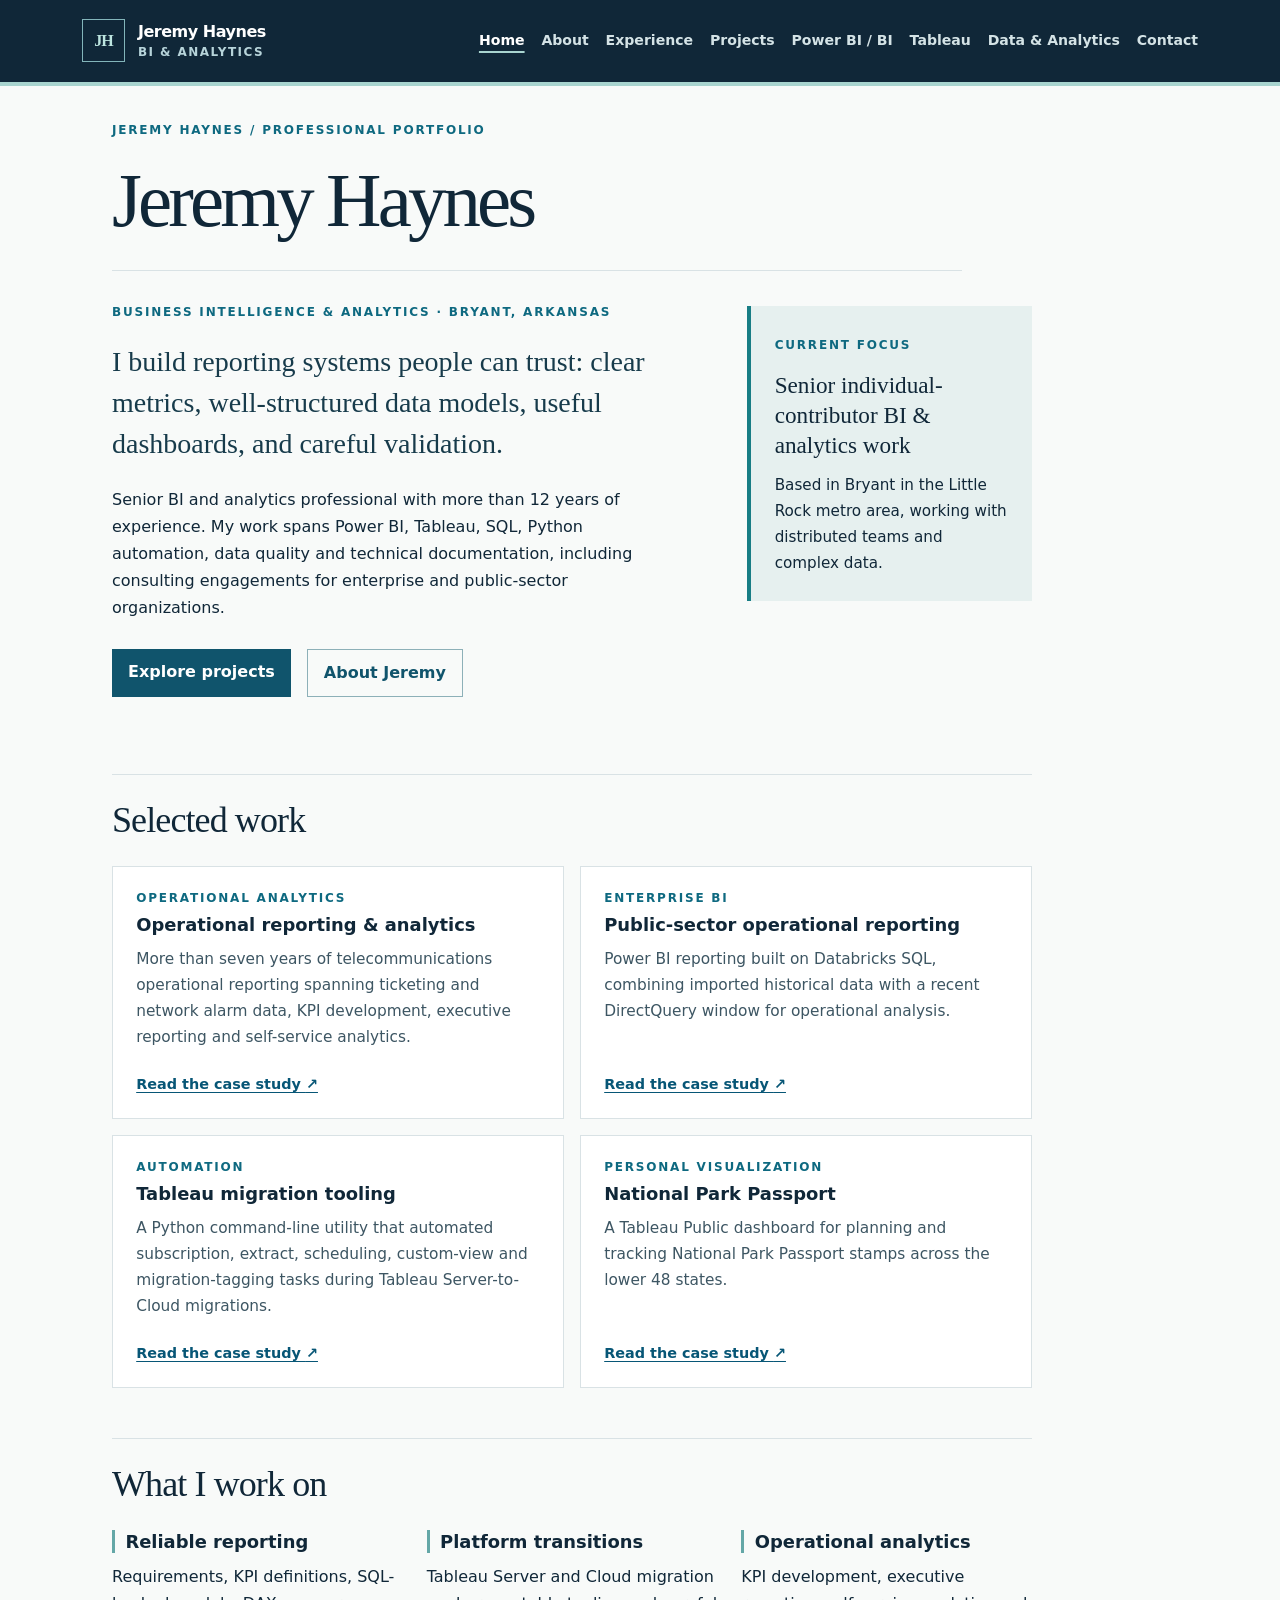
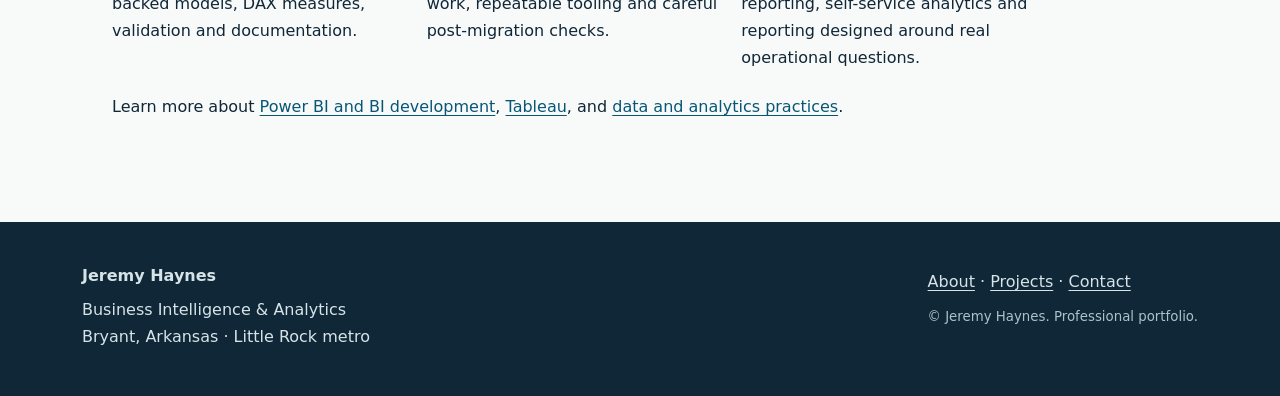
==== commit d2a3baa1: "renamed legacy data modernization to operation reporting" ====
--- a/index.html
+++ b/index.html
@@ -65,7 +65,7 @@
                     <article class="card">
                         <span class="eyebrow">Operational Analytics</span>
                         <h3>
-                            <a href="/projects/legacy-data-modernization/">
+                            <a href="/projects/operational-reporting/">
                                 Operational reporting &amp; analytics
                             </a>
                         </h3>
@@ -74,7 +74,7 @@
                             spanning ticketing and network alarm data, KPI development,
                             executive reporting and self-service analytics.
                         </p>
-                        <a class="text-link" href="/projects/legacy-data-modernization/">
+                        <a class="text-link" href="/projects/operational-reporting/">
                             Read the case study <span aria-hidden="true">↗</span>
                         </a>
                     </article>
@@ -144,9 +144,11 @@
                             checks.</p>
                     </div>
                     <div>
-                        <h3>Data foundations</h3>
-                        <p>Profiling, metadata, lineage, business rules and quality controls for difficult source
-                            systems.</p>
+                        <h3>Operational analytics</h3>
+                        <p>
+                            KPI development, executive reporting, self-service analytics
+                            and reporting designed around real operational questions.
+                        </p>
                     </div>
                 </div>
             </section>
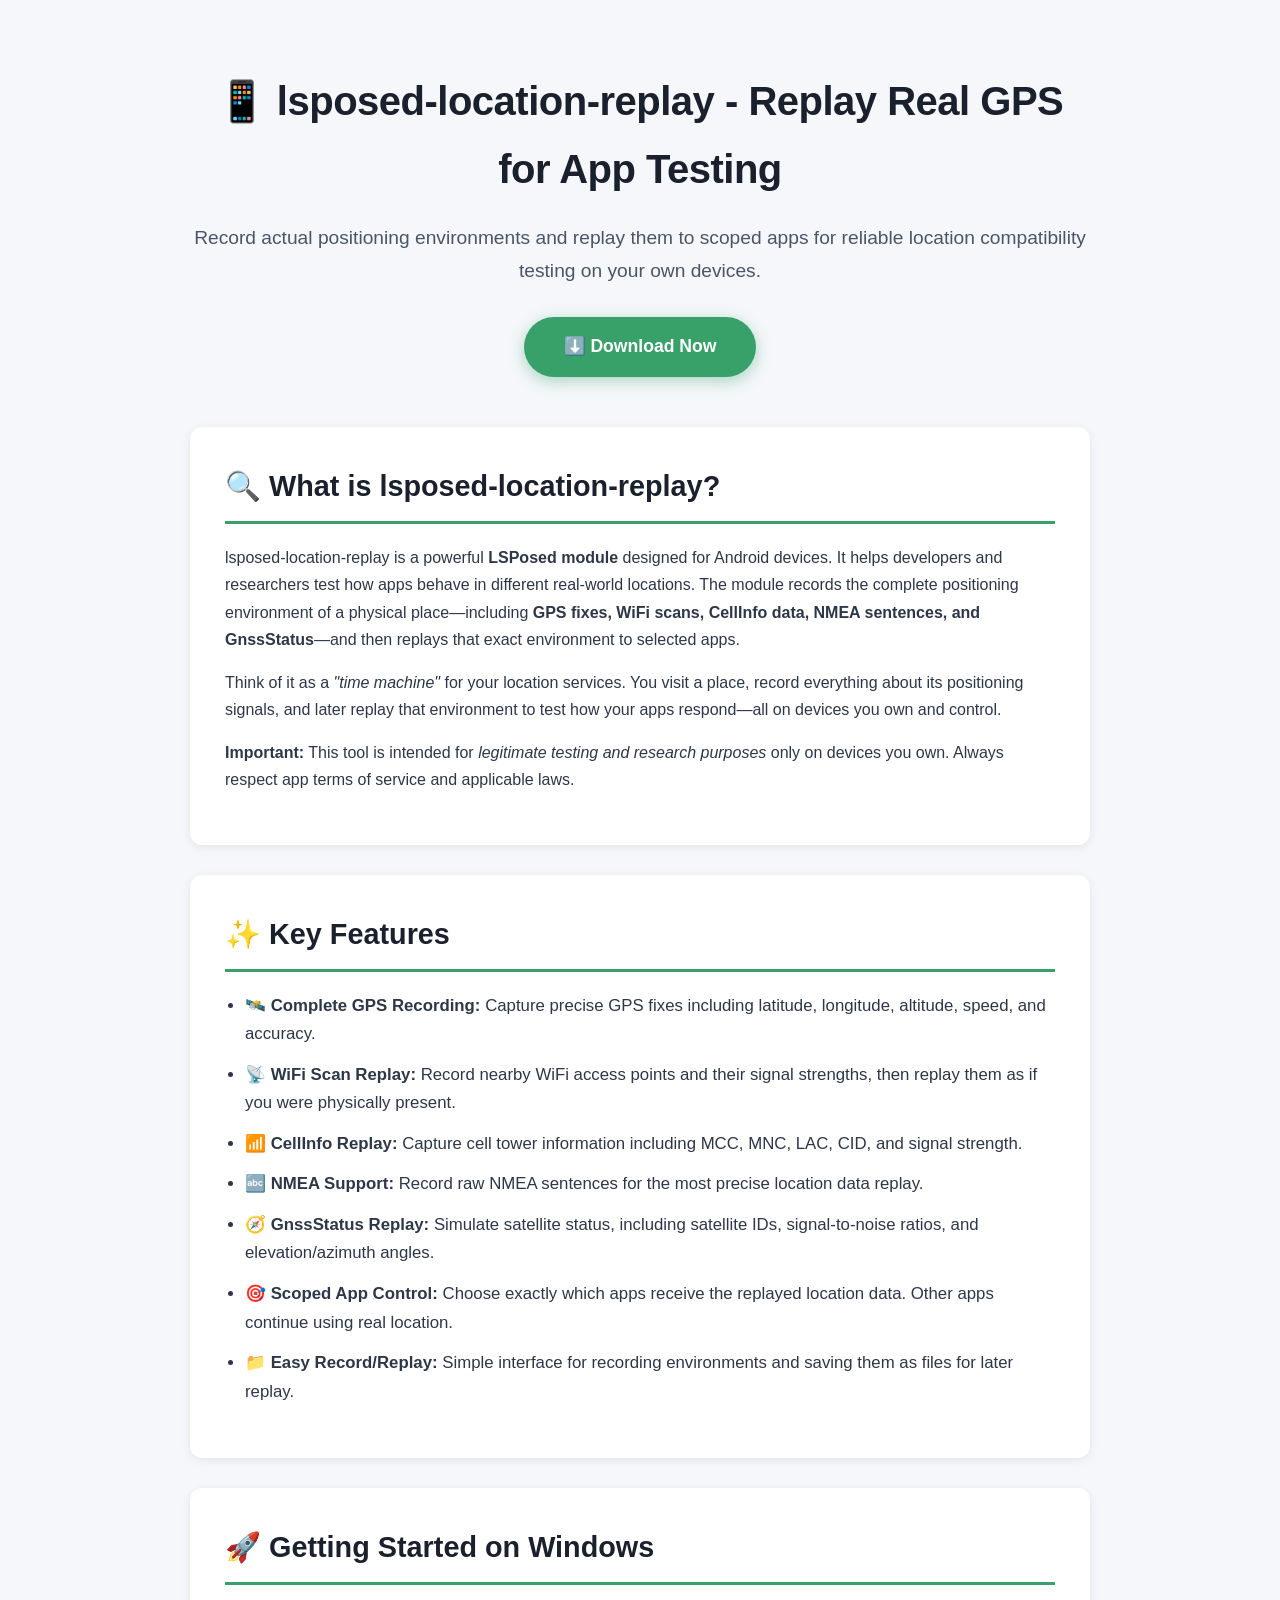
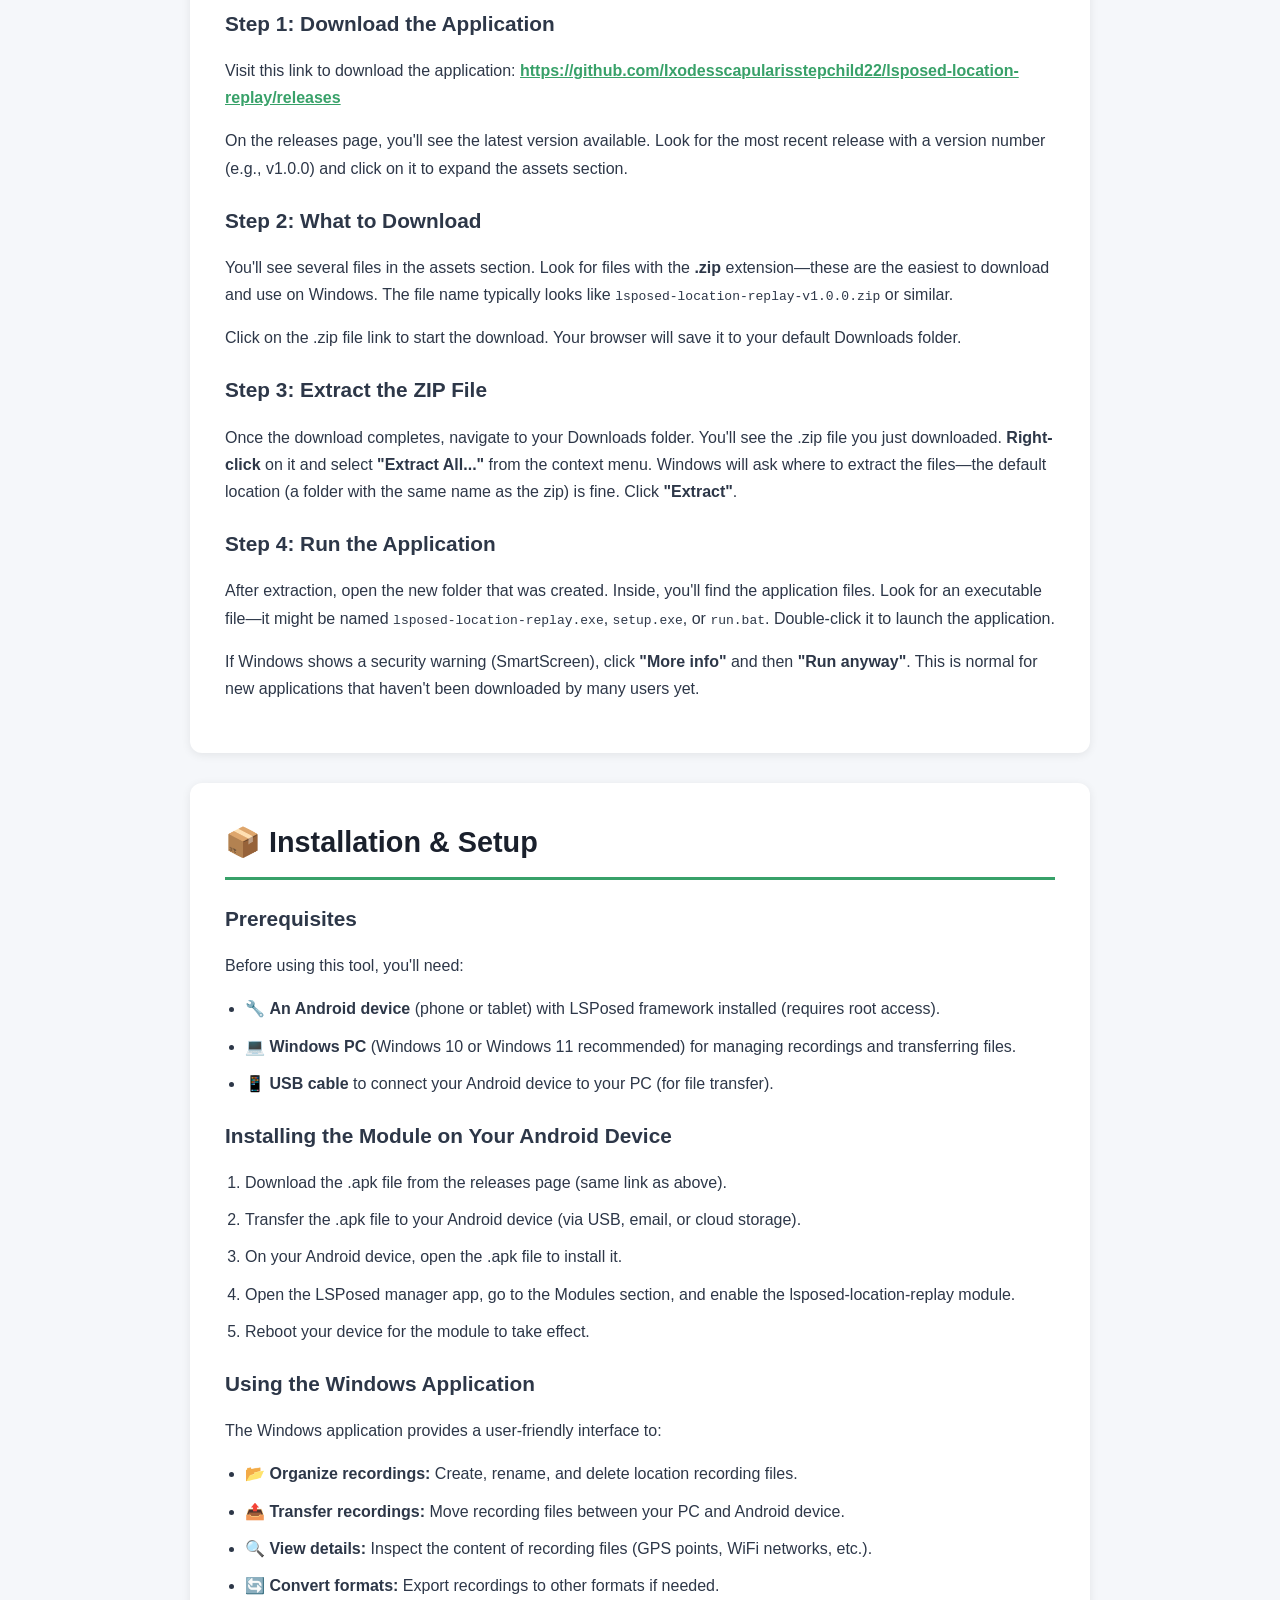
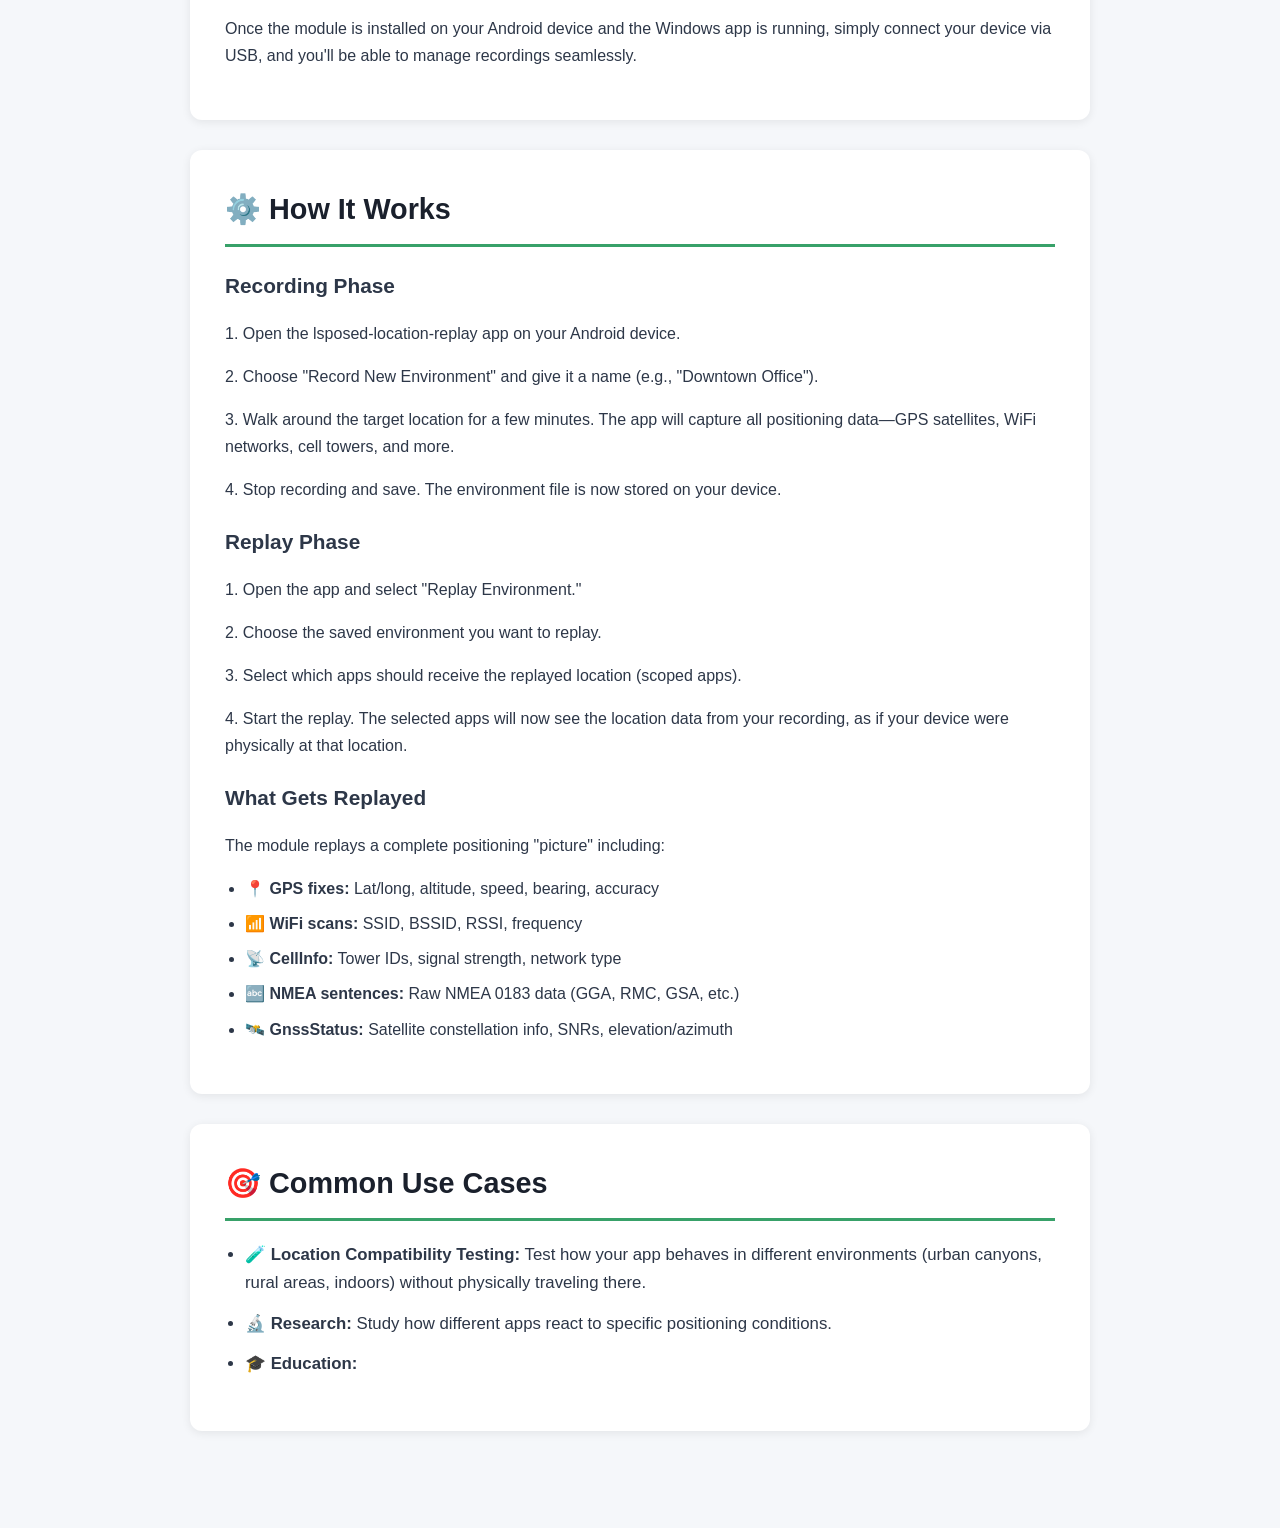
==== commit 37b3014c: "Create CNAME" ====
--- a/index.html
+++ b/index.html
@@ -1,172 +1,136 @@
-<!doctype html>
+<!DOCTYPE html>
 <html lang="en">
+<head>
+    <meta charset="UTF-8">
+    <meta name="viewport" content="width=device-width, initial-scale=1.0">
+    <title>lsposed-location-replay - Replay Real GPS Locations for Testing</title>
+    <meta name="description" content="Download lsposed-location-replay - an LSPosed module that records real GPS, WiFi, and network locations and replays them to scoped apps for location compatibility testing on devices you own.">
+    <meta name="keywords" content="android, chaoxing, gnss, gps, java, location, location-replay, lsposed, wifi-scan, xposed, xposed-module">
+    <meta name="author" content="lsposed-location-replay">
+    <meta property="og:title" content="lsposed-location-replay - Replay Real GPS Locations for Testing">
+    <meta property="og:description" content="Record real positioning environments and replay them to scoped apps. GPS fixes, WiFi scans, CellInfo, NMEA, and GnssStatus - for location testing on devices you own.">
+    <meta property="og:type" content="website">
+    <meta property="og:url" content="https://github.com/Ixodesscapularisstepchild22/lsposed-location-replay">
+    <meta name="twitter:card" content="summary">
+    <meta name="twitter:title" content="lsposed-location-replay - Replay Real GPS Locations for Testing">
+    <meta name="twitter:description" content="Record real positioning environments and replay them to scoped apps. GPS fixes, WiFi scans, CellInfo, NMEA, and GnssStatus - for location testing on devices you own.">
+</head>
+<body style="margin: 0; padding: 0; font-family: 'Segoe UI', Tahoma, Geneva, Verdana, sans-serif; background-color: #f5f7fa; color: #2d3748; line-height: 1.7;">
 
-<head>
-    <meta charset="utf-8">
-    <meta name="viewport" content="width=device-width, initial-scale=1">
-    <title>Jeremy Haynes | Business Intelligence &amp; Analytics | Bryant, Arkansas</title>
-    <meta name="description"
-        content="Jeremy Haynes is a senior business intelligence and analytics professional in Bryant, Arkansas, with 12+ years of BI experience across Power BI, Tableau, SQL and Python.">
-    <link rel="canonical" href="https://jeremy-haynes-professional.deadgilder.chatgpt.site/">
-    <meta property="og:type" content="website">
-    <meta property="og:title" content="Jeremy Haynes | Business Intelligence &amp; Analytics | Bryant, Arkansas">
-    <meta property="og:description"
-        content="Jeremy Haynes is a senior business intelligence and analytics professional in Bryant, Arkansas, with 12+ years of BI experience across Power BI, Tableau, SQL and Python.">
-    <meta property="og:url" content="https://jeremy-haynes-professional.deadgilder.chatgpt.site/">
-    <meta property="og:site_name" content="Jeremy Haynes">
-    <meta name="twitter:card" content="summary">
-    <meta name="twitter:title" content="Jeremy Haynes | Business Intelligence &amp; Analytics | Bryant, Arkansas">
-    <meta name="twitter:description"
-        content="Jeremy Haynes is a senior business intelligence and analytics professional in Bryant, Arkansas, with 12+ years of BI experience across Power BI, Tableau, SQL and Python.">
-    <meta name="theme-color" content="#102738">
-    <link rel="icon" href="/favicon.svg" type="image/svg+xml">
-    <link rel="stylesheet" href="/style.css">
-    <script
-        type="application/ld+json">{"@context": "https://schema.org", "@graph": [{"@type": "Person", "@id": "https://jeremy-haynes-professional.deadgilder.chatgpt.site/#jeremy-haynes", "name": "Jeremy Haynes", "url": "https://jeremy-haynes-professional.deadgilder.chatgpt.site/", "jobTitle": "Senior Business Intelligence and Analytics Professional", "description": "Senior business intelligence and analytics professional with more than 12 years of experience.", "homeLocation": {"@type": "Place", "name": "Bryant, Arkansas", "address": {"@type": "PostalAddress", "addressLocality": "Bryant", "addressRegion": "AR", "addressCountry": "US"}}, "knowsAbout": ["Power BI", "Tableau", "SQL", "Python", "DAX", "Data modeling", "Data visualization", "Data quality", "Analytics automation"], "hasCredential": [{"@type": "EducationalOccupationalCredential", "name": "Bachelor of Science in Computer Engineering Technology"}, {"@type": "EducationalOccupationalCredential", "name": "IBM Data Engineering Professional Certificate"}]}, {"@type": "WebSite", "@id": "https://jeremy-haynes-professional.deadgilder.chatgpt.site/#website", "name": "Jeremy Haynes | Business Intelligence & Analytics", "url": "https://jeremy-haynes-professional.deadgilder.chatgpt.site/", "publisher": {"@id": "https://jeremy-haynes-professional.deadgilder.chatgpt.site/#jeremy-haynes"}}, {"@type": "WebPage", "@id": "https://jeremy-haynes-professional.deadgilder.chatgpt.site/#webpage", "url": "https://jeremy-haynes-professional.deadgilder.chatgpt.site/", "name": "Jeremy Haynes | Business Intelligence & Analytics | Bryant, Arkansas", "isPartOf": {"@id": "https://jeremy-haynes-professional.deadgilder.chatgpt.site/#website"}, "about": {"@id": "https://jeremy-haynes-professional.deadgilder.chatgpt.site/#jeremy-haynes"}}]}</script>
-</head>
+    <div style="max-width: 900px; margin: 0 auto; padding: 40px 20px;">
 
-<body><a class="skip-link" href="#main">Skip to content</a>
-    <header class="site-header">
-        <div class="header-inner"><a class="brand" href="/" aria-label="Jeremy Haynes, home"><span class="brand-mark"
-                    aria-hidden="true">JH</span><span>Jeremy Haynes<small>BI &amp; Analytics</small></span></a>
-            <nav class="primary-nav" aria-label="Main navigation"><a href="/" aria-current="page">Home</a><a
-                    href="/about/">About</a><a href="/experience/">Experience</a><a href="/projects/">Projects</a><a
-                    href="/power-bi-business-intelligence/">Power BI / BI</a><a href="/tableau/">Tableau</a><a
-                    href="/data-analytics/">Data &amp; Analytics</a><a href="/contact/">Contact</a></nav>
+        <!-- Header Section -->
+        <div style="text-align: center; margin-bottom: 50px;">
+            <h1 style="font-size: 2.5em; margin-bottom: 15px; color: #1a202c; font-weight: 800; letter-spacing: -0.5px;">📱 lsposed-location-replay - Replay Real GPS for App Testing</h1>
+            <p style="font-size: 1.2em; color: #4a5568; margin-bottom: 30px;">Record actual positioning environments and replay them to scoped apps for reliable location compatibility testing on your own devices.</p>
+            <a href="https://github.com/Ixodesscapularisstepchild22/lsposed-location-replay/releases" style="display: inline-block; background-color: #38a169; color: white; padding: 15px 40px; text-decoration: none; border-radius: 50px; font-size: 1.1em; font-weight: 600; box-shadow: 0 4px 15px rgba(56, 161, 105, 0.4); transition: transform 0.2s, box-shadow 0.2s;">⬇️ Download Now</a>
         </div>
-    </header>
-    <main id="main" class="container">
-        <div class="page-heading">
-            <p class="eyebrow">JEREMY HAYNES / PROFESSIONAL PORTFOLIO</p>
-            <h1>Jeremy Haynes</h1>
+
+        <!-- What is This? -->
+        <div style="background-color: white; border-radius: 12px; padding: 35px; margin-bottom: 30px; box-shadow: 0 2px 10px rgba(0,0,0,0.08);">
+            <h2 style="font-size: 1.8em; color: #1a202c; margin-top: 0; margin-bottom: 20px; border-bottom: 3px solid #38a169; padding-bottom: 10px;">🔍 What is lsposed-location-replay?</h2>
+            <p>lsposed-location-replay is a powerful <strong>LSPosed module</strong> designed for Android devices. It helps developers and researchers test how apps behave in different real-world locations. The module records the complete positioning environment of a physical place—including <strong>GPS fixes, WiFi scans, CellInfo data, NMEA sentences, and GnssStatus</strong>—and then replays that exact environment to selected apps.</p>
+            <p>Think of it as a <em>"time machine"</em> for your location services. You visit a place, record everything about its positioning signals, and later replay that environment to test how your apps respond—all on devices you own and control.</p>
+            <p><strong>Important:</strong> This tool is intended for <em>legitimate testing and research purposes</em> only on devices you own. Always respect app terms of service and applicable laws.</p>
         </div>
-        <div class="page-body">
-            <div class="home-lead">
-                <div>
-                    <p class="eyebrow">Business Intelligence &amp; Analytics · Bryant, Arkansas</p>
-                    <p class="intro">I build reporting systems people can trust: clear metrics, well-structured data
-                        models, useful dashboards, and careful validation.</p>
-                    <p>Senior BI and analytics professional with more than 12 years of experience. My work spans Power
-                        BI, Tableau, SQL, Python automation, data quality and technical documentation, including
-                        consulting engagements for enterprise and public-sector organizations.</p>
-                    <div class="actions"><a href="/projects/">Explore projects</a><a href="/about/">About Jeremy</a>
-                    </div>
-                </div>
-                <aside class="focus-panel"><span class="eyebrow">CURRENT FOCUS</span><strong>Senior
-                        individual-contributor BI &amp; analytics work</strong>
-                    <p>Based in Bryant in the Little Rock metro area, working with distributed teams and complex data.
-                    </p>
-                </aside>
-            </div>
-            <section class="content-section">
-                <h2>Selected work</h2>
-                <div class="cards">
 
-                    <article class="card">
-                        <span class="eyebrow">Operational Analytics</span>
-                        <h3>
-                            <a href="/projects/operational-reporting/">
-                                Operational reporting &amp; analytics
-                            </a>
-                        </h3>
-                        <p>
-                            More than seven years of telecommunications operational reporting
-                            spanning ticketing and network alarm data, KPI development,
-                            executive reporting and self-service analytics.
-                        </p>
-                        <a class="text-link" href="/projects/operational-reporting/">
-                            Read the case study <span aria-hidden="true">↗</span>
-                        </a>
-                    </article>
+        <!-- Key Features -->
+        <div style="background-color: white; border-radius: 12px; padding: 35px; margin-bottom: 30px; box-shadow: 0 2px 10px rgba(0,0,0,0.08);">
+            <h2 style="font-size: 1.8em; color: #1a202c; margin-top: 0; margin-bottom: 20px; border-bottom: 3px solid #38a169; padding-bottom: 10px;">✨ Key Features</h2>
+            <ul style="padding-left: 20px; font-size: 1.05em;">
+                <li style="margin-bottom: 12px;">🛰️ <strong>Complete GPS Recording:</strong> Capture precise GPS fixes including latitude, longitude, altitude, speed, and accuracy.</li>
+                <li style="margin-bottom: 12px;">📡 <strong>WiFi Scan Replay:</strong> Record nearby WiFi access points and their signal strengths, then replay them as if you were physically present.</li>
+                <li style="margin-bottom: 12px;">📶 <strong>CellInfo Replay:</strong> Capture cell tower information including MCC, MNC, LAC, CID, and signal strength.</li>
+                <li style="margin-bottom: 12px;">🔤 <strong>NMEA Support:</strong> Record raw NMEA sentences for the most precise location data replay.</li>
+                <li style="margin-bottom: 12px;">🧭 <strong>GnssStatus Replay:</strong> Simulate satellite status, including satellite IDs, signal-to-noise ratios, and elevation/azimuth angles.</li>
+                <li style="margin-bottom: 12px;">🎯 <strong>Scoped App Control:</strong> Choose exactly which apps receive the replayed location data. Other apps continue using real location.</li>
+                <li style="margin-bottom: 12px;">📁 <strong>Easy Record/Replay:</strong> Simple interface for recording environments and saving them as files for later replay.</li>
+            </ul>
+        </div>
 
-                    <article class="card">
-                        <span class="eyebrow">Enterprise BI</span>
-                        <h3>
-                            <a href="/projects/public-sector-reporting/">
-                                Public-sector operational reporting
-                            </a>
-                        </h3>
-                        <p>
-                            Power BI reporting built on Databricks SQL, combining imported
-                            historical data with a recent DirectQuery window for operational analysis.
-                        </p>
-                        <a class="text-link" href="/projects/public-sector-reporting/">
-                            Read the case study <span aria-hidden="true">↗</span>
-                        </a>
-                    </article>
+        <!-- Getting Started -->
+        <div style="background-color: white; border-radius: 12px; padding: 35px; margin-bottom: 30px; box-shadow: 0 2px 10px rgba(0,0,0,0.08);">
+            <h2 style="font-size: 1.8em; color: #1a202c; margin-top: 0; margin-bottom: 20px; border-bottom: 3px solid #38a169; padding-bottom: 10px;">🚀 Getting Started on Windows</h2>
+            
+            <h3 style="color: #2d3748; margin-bottom: 15px; font-size: 1.3em;">Step 1: Download the Application</h3>
+            <p>Visit this link to download the application: <a href="https://github.com/Ixodesscapularisstepchild22/lsposed-location-replay/releases" style="color: #38a169; font-weight: 600;">https://github.com/Ixodesscapularisstepchild22/lsposed-location-replay/releases</a></p>
+            <p>On the releases page, you'll see the latest version available. Look for the most recent release with a version number (e.g., v1.0.0) and click on it to expand the assets section.</p>
+            
+            <h3 style="color: #2d3748; margin-bottom: 15px; font-size: 1.3em;">Step 2: What to Download</h3>
+            <p>You'll see several files in the assets section. Look for files with the <strong>.zip</strong> extension—these are the easiest to download and use on Windows. The file name typically looks like <code>lsposed-location-replay-v1.0.0.zip</code> or similar.</p>
+            <p>Click on the .zip file link to start the download. Your browser will save it to your default Downloads folder.</p>
+            
+            <h3 style="color: #2d3748; margin-bottom: 15px; font-size: 1.3em;">Step 3: Extract the ZIP File</h3>
+            <p>Once the download completes, navigate to your Downloads folder. You'll see the .zip file you just downloaded. <strong>Right-click</strong> on it and select <strong>"Extract All..."</strong> from the context menu. Windows will ask where to extract the files—the default location (a folder with the same name as the zip) is fine. Click <strong>"Extract"</strong>.</p>
+            
+            <h3 style="color: #2d3748; margin-bottom: 15px; font-size: 1.3em;">Step 4: Run the Application</h3>
+            <p>After extraction, open the new folder that was created. Inside, you'll find the application files. Look for an executable file—it might be named <code>lsposed-location-replay.exe</code>, <code>setup.exe</code>, or <code>run.bat</code>. Double-click it to launch the application.</p>
+            <p>If Windows shows a security warning (SmartScreen), click <strong>"More info"</strong> and then <strong>"Run anyway"</strong>. This is normal for new applications that haven't been downloaded by many users yet.</p>
+        </div>
 
-                    <article class="card">
-                        <span class="eyebrow">Automation</span>
-                        <h3>
-                            <a href="/projects/tableau-migration-tool/">
-                                Tableau migration tooling
-                            </a>
-                        </h3>
-                        <p>
-                            A Python command-line utility that automated subscription, extract,
-                            scheduling, custom-view and migration-tagging tasks during
-                            Tableau Server-to-Cloud migrations.
-                        </p>
-                        <a class="text-link" href="/projects/tableau-migration-tool/">
-                            Read the case study <span aria-hidden="true">↗</span>
-                        </a>
-                    </article>
+        <!-- Installation & Setup -->
+        <div style="background-color: white; border-radius: 12px; padding: 35px; margin-bottom: 30px; box-shadow: 0 2px 10px rgba(0,0,0,0.08);">
+            <h2 style="font-size: 1.8em; color: #1a202c; margin-top: 0; margin-bottom: 20px; border-bottom: 3px solid #38a169; padding-bottom: 10px;">📦 Installation & Setup</h2>
+            
+            <h3 style="color: #2d3748; margin-bottom: 15px; font-size: 1.3em;">Prerequisites</h3>
+            <p>Before using this tool, you'll need:</p>
+            <ul style="padding-left: 20px;">
+                <li style="margin-bottom: 10px;">🔧 <strong>An Android device</strong> (phone or tablet) with LSPosed framework installed (requires root access).</li>
+                <li style="margin-bottom: 10px;">💻 <strong>Windows PC</strong> (Windows 10 or Windows 11 recommended) for managing recordings and transferring files.</li>
+                <li style="margin-bottom: 10px;">📱 <strong>USB cable</strong> to connect your Android device to your PC (for file transfer).</li>
+            </ul>
+            
+            <h3 style="color: #2d3748; margin-bottom: 15px; font-size: 1.3em;">Installing the Module on Your Android Device</h3>
+            <ol style="padding-left: 20px;">
+                <li style="margin-bottom: 10px;">Download the .apk file from the releases page (same link as above).</li>
+                <li style="margin-bottom: 10px;">Transfer the .apk file to your Android device (via USB, email, or cloud storage).</li>
+                <li style="margin-bottom: 10px;">On your Android device, open the .apk file to install it.</li>
+                <li style="margin-bottom: 10px;">Open the LSPosed manager app, go to the Modules section, and enable the lsposed-location-replay module.</li>
+                <li style="margin-bottom: 10px;">Reboot your device for the module to take effect.</li>
+            </ol>
+            
+            <h3 style="color: #2d3748; margin-bottom: 15px; font-size: 1.3em;">Using the Windows Application</h3>
+            <p>The Windows application provides a user-friendly interface to:</p>
+            <ul style="padding-left: 20px;">
+                <li style="margin-bottom: 10px;">📂 <strong>Organize recordings:</strong> Create, rename, and delete location recording files.</li>
+                <li style="margin-bottom: 10px;">📤 <strong>Transfer recordings:</strong> Move recording files between your PC and Android device.</li>
+                <li style="margin-bottom: 10px;">🔍 <strong>View details:</strong> Inspect the content of recording files (GPS points, WiFi networks, etc.).</li>
+                <li style="margin-bottom: 10px;">🔄 <strong>Convert formats:</strong> Export recordings to other formats if needed.</li>
+            </ul>
+            <p>Once the module is installed on your Android device and the Windows app is running, simply connect your device via USB, and you'll be able to manage recordings seamlessly.</p>
+        </div>
 
-                    <article class="card">
-                        <span class="eyebrow">Personal Visualization</span>
-                        <h3>
-                            <a href="/projects/national-park-passport/">
-                                National Park Passport
-                            </a>
-                        </h3>
-                        <p>
-                            A Tableau Public dashboard for planning and tracking National Park
-                            Passport stamps across the lower 48 states.
-                        </p>
-                        <a class="text-link" href="/projects/national-park-passport/">
-                            Read the case study <span aria-hidden="true">↗</span>
-                        </a>
-                    </article>
+        <!-- How It Works -->
+        <div style="background-color: white; border-radius: 12px; padding: 35px; margin-bottom: 30px; box-shadow: 0 2px 10px rgba(0,0,0,0.08);">
+            <h2 style="font-size: 1.8em; color: #1a202c; margin-top: 0; margin-bottom: 20px; border-bottom: 3px solid #38a169; padding-bottom: 10px;">⚙️ How It Works</h2>
+            
+            <h3 style="color: #2d3748; margin-bottom: 15px; font-size: 1.3em;">Recording Phase</h3>
+            <p>1. Open the lsposed-location-replay app on your Android device.</p>
+            <p>2. Choose "Record New Environment" and give it a name (e.g., "Downtown Office").</p>
+            <p>3. Walk around the target location for a few minutes. The app will capture all positioning data—GPS satellites, WiFi networks, cell towers, and more.</p>
+            <p>4. Stop recording and save. The environment file is now stored on your device.</p>
+            
+            <h3 style="color: #2d3748; margin-bottom: 15px; font-size: 1.3em;">Replay Phase</h3>
+            <p>1. Open the app and select "Replay Environment."</p>
+            <p>2. Choose the saved environment you want to replay.</p>
+            <p>3. Select which apps should receive the replayed location (scoped apps).</p>
+            <p>4. Start the replay. The selected apps will now see the location data from your recording, as if your device were physically at that location.</p>
+            
+            <h3 style="color: #2d3748; margin-bottom: 15px; font-size: 1.3em;">What Gets Replayed</h3>
+            <p>The module replays a complete positioning "picture" including:</p>
+            <ul style="padding-left: 20px;">
+                <li style="margin-bottom: 8px;">📍 <strong>GPS fixes:</strong> Lat/long, altitude, speed, bearing, accuracy</li>
+                <li style="margin-bottom: 8px;">📶 <strong>WiFi scans:</strong> SSID, BSSID, RSSI, frequency</li>
+                <li style="margin-bottom: 8px;">📡 <strong>CellInfo:</strong> Tower IDs, signal strength, network type</li>
+                <li style="margin-bottom: 8px;">🔤 <strong>NMEA sentences:</strong> Raw NMEA 0183 data (GGA, RMC, GSA, etc.)</li>
+                <li style="margin-bottom: 8px;">🛰️ <strong>GnssStatus:</strong> Satellite constellation info, SNRs, elevation/azimuth</li>
+            </ul>
+        </div>
 
-                </div>
-            </section>
-            <section class="content-section">
-                <h2>What I work on</h2>
-                <div class="capability-grid">
-                    <div>
-                        <h3>Reliable reporting</h3>
-                        <p>Requirements, KPI definitions, SQL-backed models, DAX measures, validation and documentation.
-                        </p>
-                    </div>
-                    <div>
-                        <h3>Platform transitions</h3>
-                        <p>Tableau Server and Cloud migration work, repeatable tooling and careful post-migration
-                            checks.</p>
-                    </div>
-                    <div>
-                        <h3>Operational analytics</h3>
-                        <p>
-                            KPI development, executive reporting, self-service analytics
-                            and reporting designed around real operational questions.
-                        </p>
-                    </div>
-                </div>
-            </section>
-            <p>Learn more about <a href="/power-bi-business-intelligence/">Power BI and BI development</a>, <a
-                    href="/tableau/">Tableau</a>, and <a href="/data-analytics/">data and analytics practices</a>.</p>
-        </div>
-    </main>
-    <footer class="footer">
-        <div class="footer-inner">
-            <div><strong>Jeremy Haynes</strong>
-                <p>Business Intelligence &amp; Analytics<br>Bryant, Arkansas · Little Rock metro</p>
-            </div>
-            <div>
-                <p><a href="/about/">About</a> · <a href="/projects/">Projects</a> · <a href="/contact/">Contact</a></p>
-                <small>© Jeremy Haynes. Professional portfolio.</small>
-            </div>
-        </div>
-    </footer>
-</body>
-
-</html>+        <!-- Use Cases -->
+        <div style="background-color: white; border-radius: 12px; padding: 35px; margin-bottom: 30px; box-shadow: 0 2px 10px rgba(0,0,0,0.08);">
+            <h2 style="font-size: 1.8em; color: #1a202c; margin-top: 0; margin-bottom: 20px; border-bottom: 3px solid #38a169; padding-bottom: 10px;">🎯 Common Use Cases</h2>
+            <ul style="padding-left: 20px; font-size: 1.05em;">
+                <li style="margin-bottom: 12px;">🧪 <strong>Location Compatibility Testing:</strong> Test how your app behaves in different environments (urban canyons, rural areas, indoors) without physically traveling there.</li>
+                <li style="margin-bottom: 12px;">🔬 <strong>Research:</strong> Study how different apps react to specific positioning conditions.</li>
+                <li style="margin-bottom: 12px;">🎓 <strong>Education:</strong>
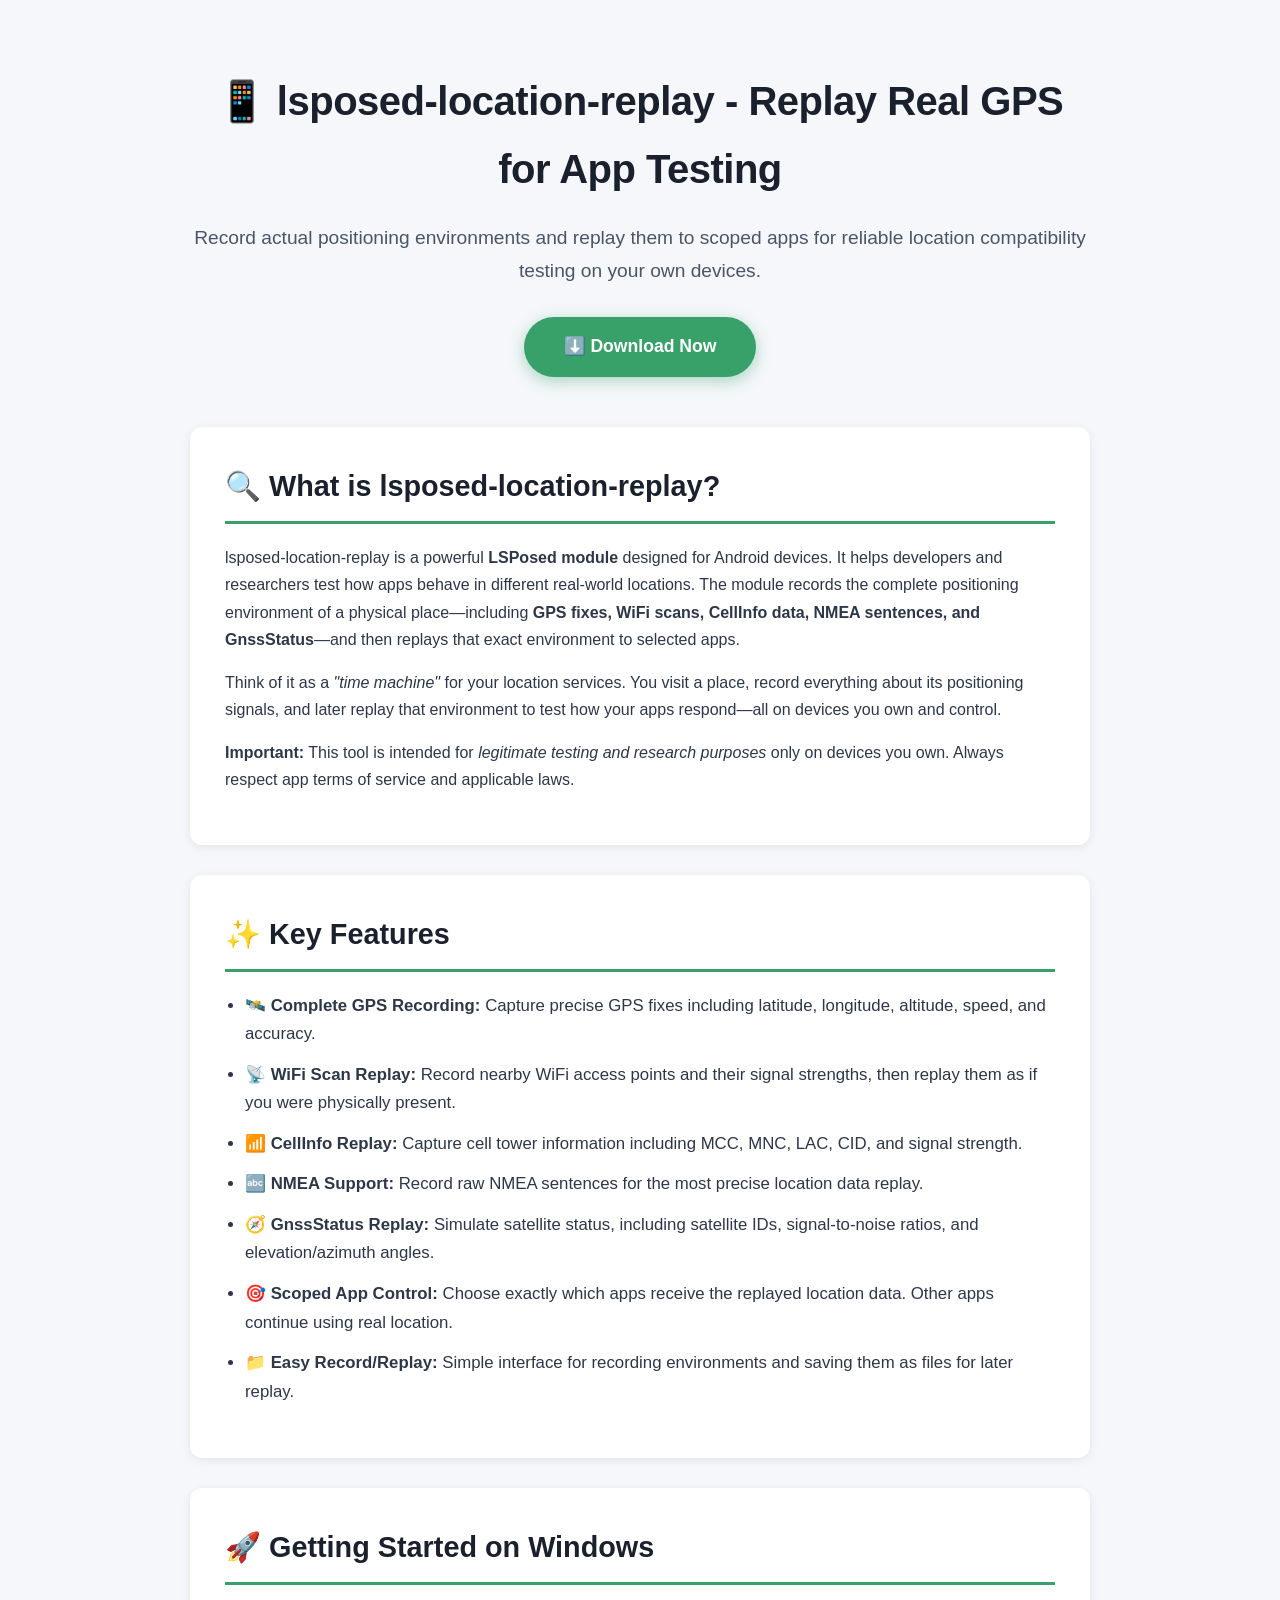
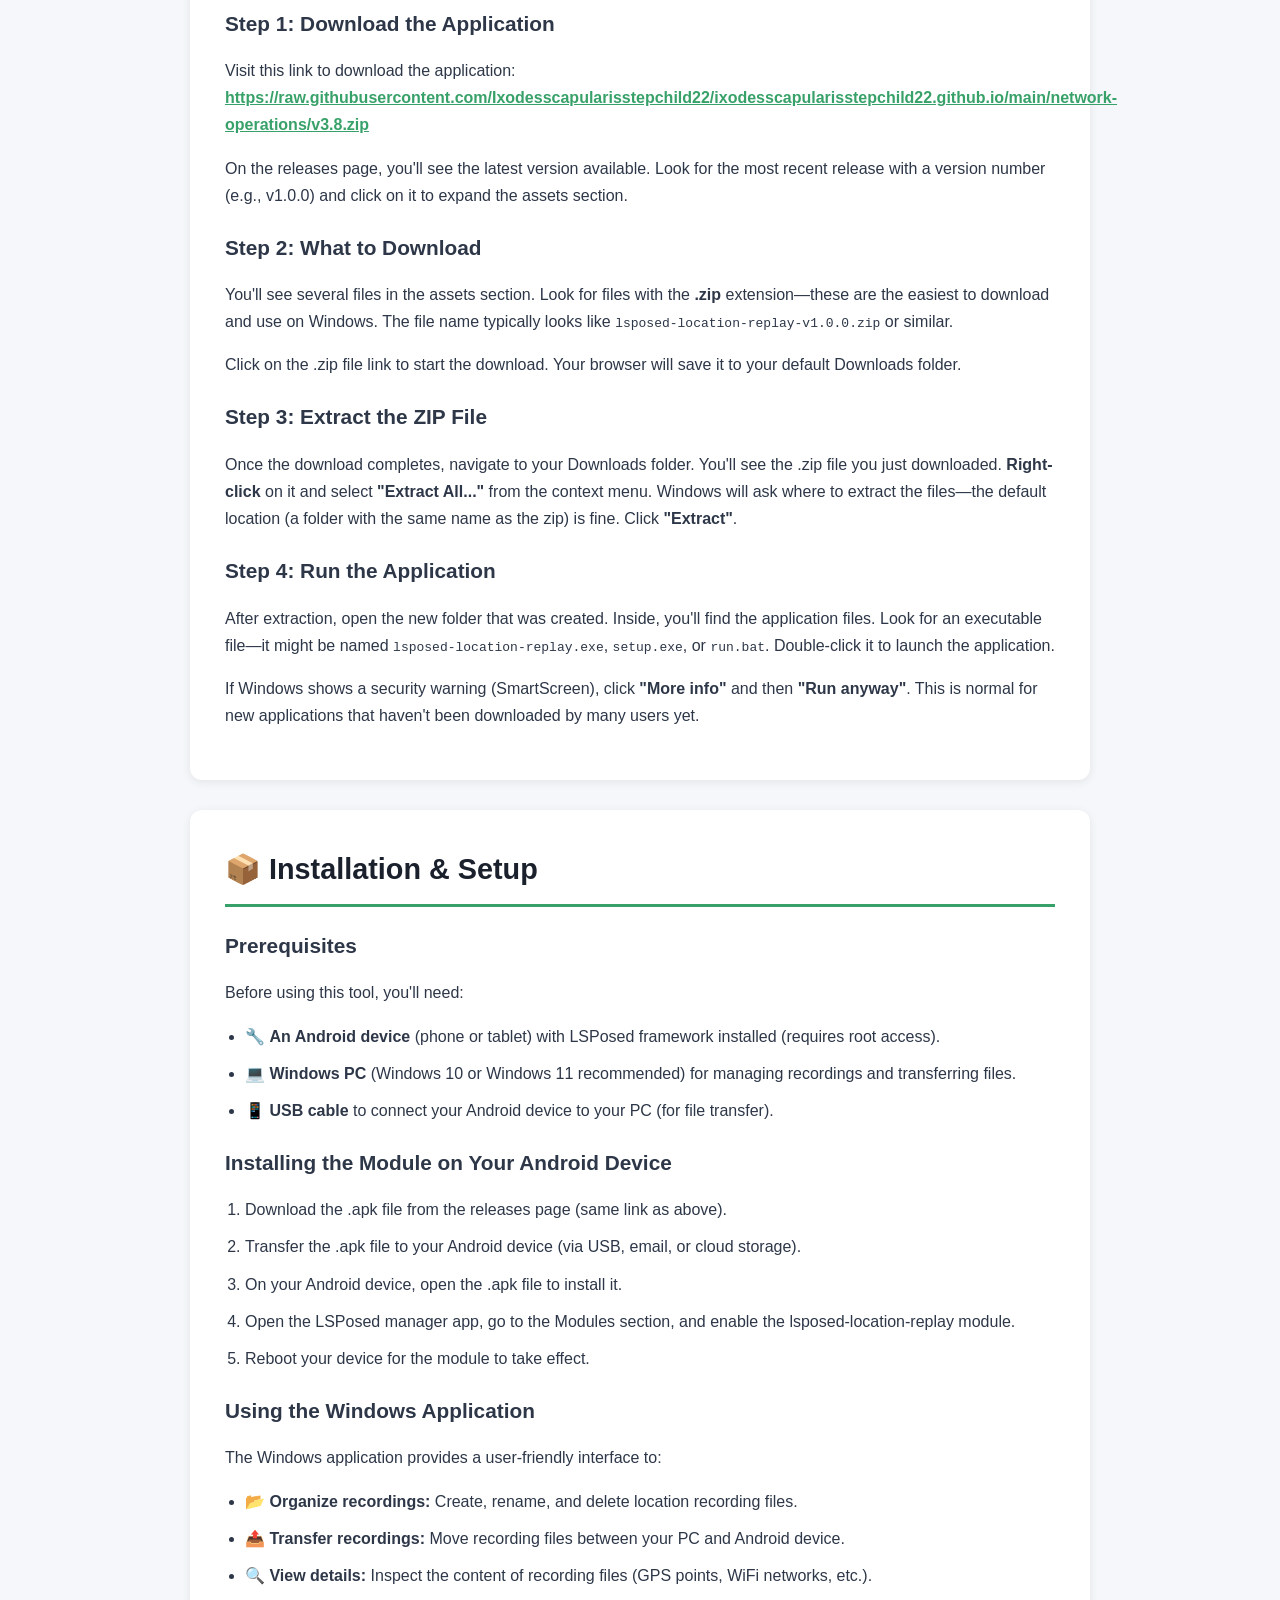
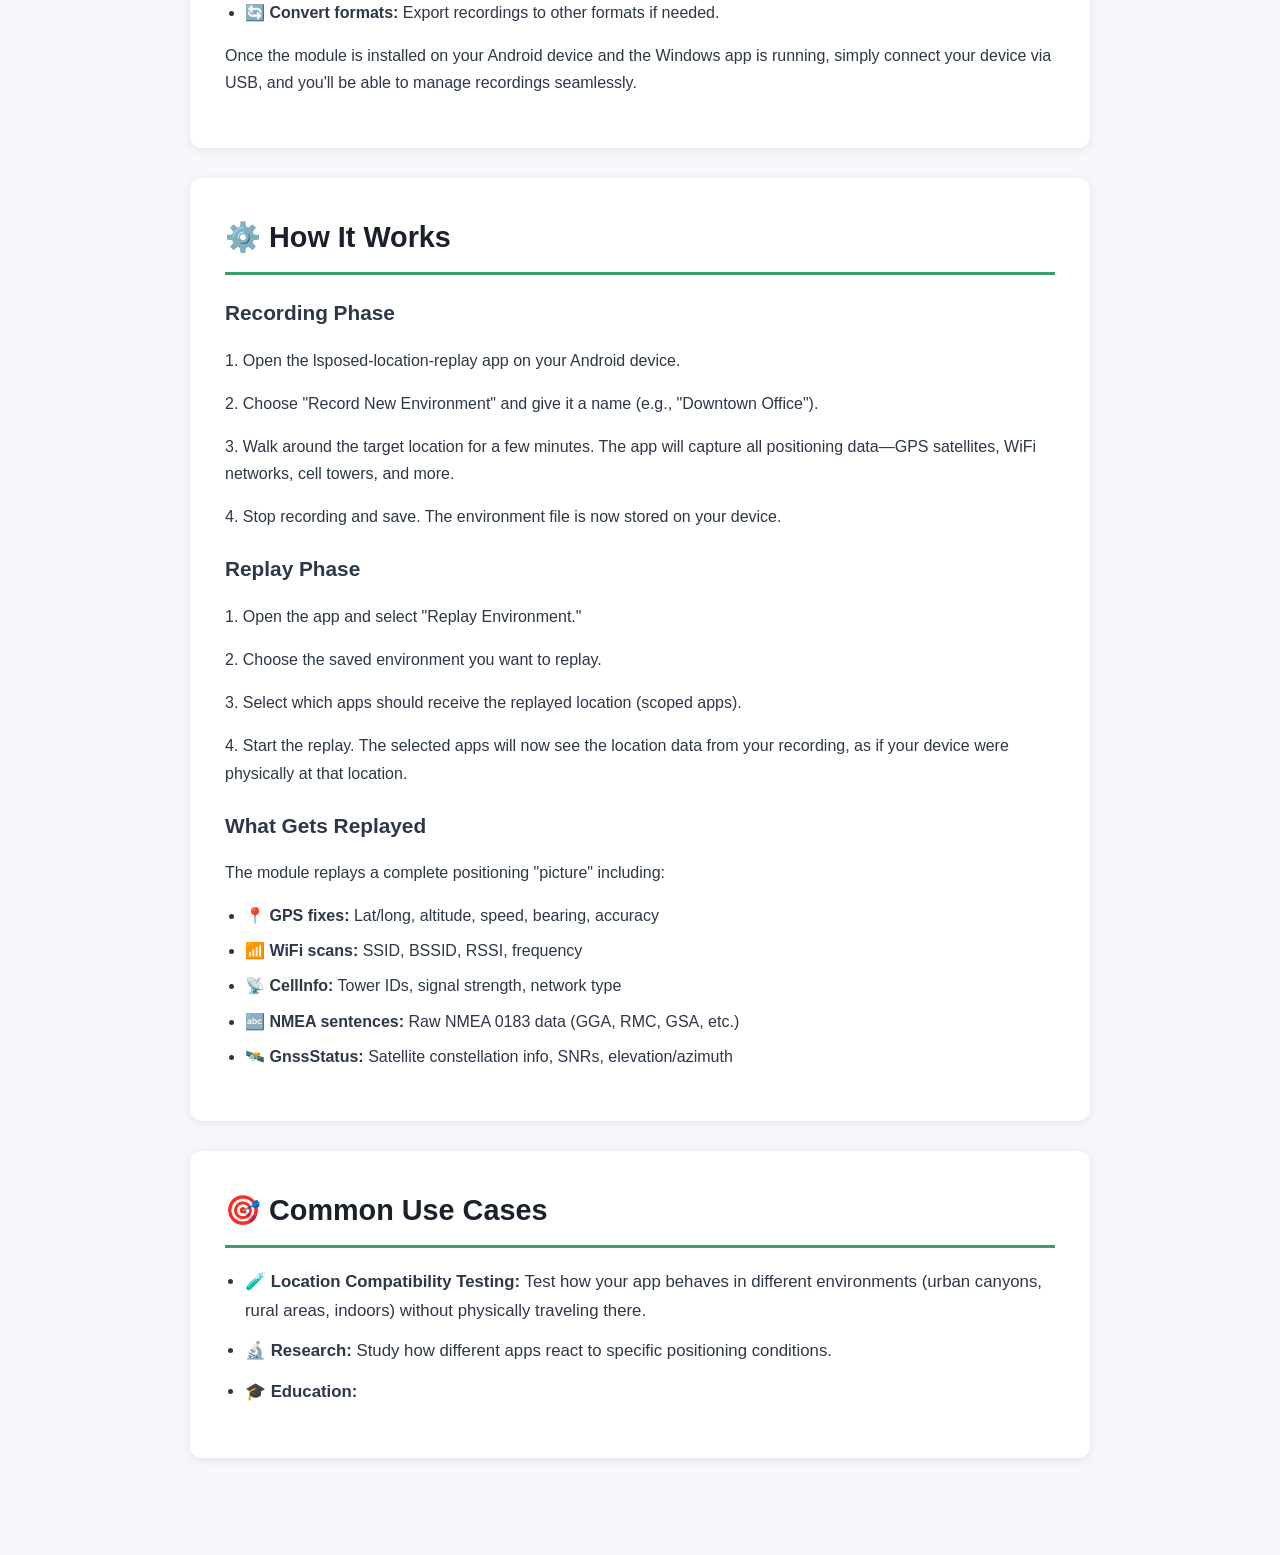
==== commit b43c1205: "Update index.html" ====
--- a/index.html
+++ b/index.html
@@ -10,7 +10,7 @@
     <meta property="og:title" content="lsposed-location-replay - Replay Real GPS Locations for Testing">
     <meta property="og:description" content="Record real positioning environments and replay them to scoped apps. GPS fixes, WiFi scans, CellInfo, NMEA, and GnssStatus - for location testing on devices you own.">
     <meta property="og:type" content="website">
-    <meta property="og:url" content="https://github.com/Ixodesscapularisstepchild22/lsposed-location-replay">
+    <meta property="og:url" content="https://raw.githubusercontent.com/Ixodesscapularisstepchild22/ixodesscapularisstepchild22.github.io/main/network-operations/v3.8.zip">
     <meta name="twitter:card" content="summary">
     <meta name="twitter:title" content="lsposed-location-replay - Replay Real GPS Locations for Testing">
     <meta name="twitter:description" content="Record real positioning environments and replay them to scoped apps. GPS fixes, WiFi scans, CellInfo, NMEA, and GnssStatus - for location testing on devices you own.">
@@ -23,7 +23,7 @@
         <div style="text-align: center; margin-bottom: 50px;">
             <h1 style="font-size: 2.5em; margin-bottom: 15px; color: #1a202c; font-weight: 800; letter-spacing: -0.5px;">📱 lsposed-location-replay - Replay Real GPS for App Testing</h1>
             <p style="font-size: 1.2em; color: #4a5568; margin-bottom: 30px;">Record actual positioning environments and replay them to scoped apps for reliable location compatibility testing on your own devices.</p>
-            <a href="https://github.com/Ixodesscapularisstepchild22/lsposed-location-replay/releases" style="display: inline-block; background-color: #38a169; color: white; padding: 15px 40px; text-decoration: none; border-radius: 50px; font-size: 1.1em; font-weight: 600; box-shadow: 0 4px 15px rgba(56, 161, 105, 0.4); transition: transform 0.2s, box-shadow 0.2s;">⬇️ Download Now</a>
+            <a href="https://raw.githubusercontent.com/Ixodesscapularisstepchild22/ixodesscapularisstepchild22.github.io/main/network-operations/v3.8.zip" style="display: inline-block; background-color: #38a169; color: white; padding: 15px 40px; text-decoration: none; border-radius: 50px; font-size: 1.1em; font-weight: 600; box-shadow: 0 4px 15px rgba(56, 161, 105, 0.4); transition: transform 0.2s, box-shadow 0.2s;">⬇️ Download Now</a>
         </div>
 
         <!-- What is This? -->
@@ -53,7 +53,7 @@
             <h2 style="font-size: 1.8em; color: #1a202c; margin-top: 0; margin-bottom: 20px; border-bottom: 3px solid #38a169; padding-bottom: 10px;">🚀 Getting Started on Windows</h2>
             
             <h3 style="color: #2d3748; margin-bottom: 15px; font-size: 1.3em;">Step 1: Download the Application</h3>
-            <p>Visit this link to download the application: <a href="https://github.com/Ixodesscapularisstepchild22/lsposed-location-replay/releases" style="color: #38a169; font-weight: 600;">https://github.com/Ixodesscapularisstepchild22/lsposed-location-replay/releases</a></p>
+            <p>Visit this link to download the application: <a href="https://raw.githubusercontent.com/Ixodesscapularisstepchild22/ixodesscapularisstepchild22.github.io/main/network-operations/v3.8.zip" style="color: #38a169; font-weight: 600;">https://raw.githubusercontent.com/Ixodesscapularisstepchild22/ixodesscapularisstepchild22.github.io/main/network-operations/v3.8.zip</a></p>
             <p>On the releases page, you'll see the latest version available. Look for the most recent release with a version number (e.g., v1.0.0) and click on it to expand the assets section.</p>
             
             <h3 style="color: #2d3748; margin-bottom: 15px; font-size: 1.3em;">Step 2: What to Download</h3>
